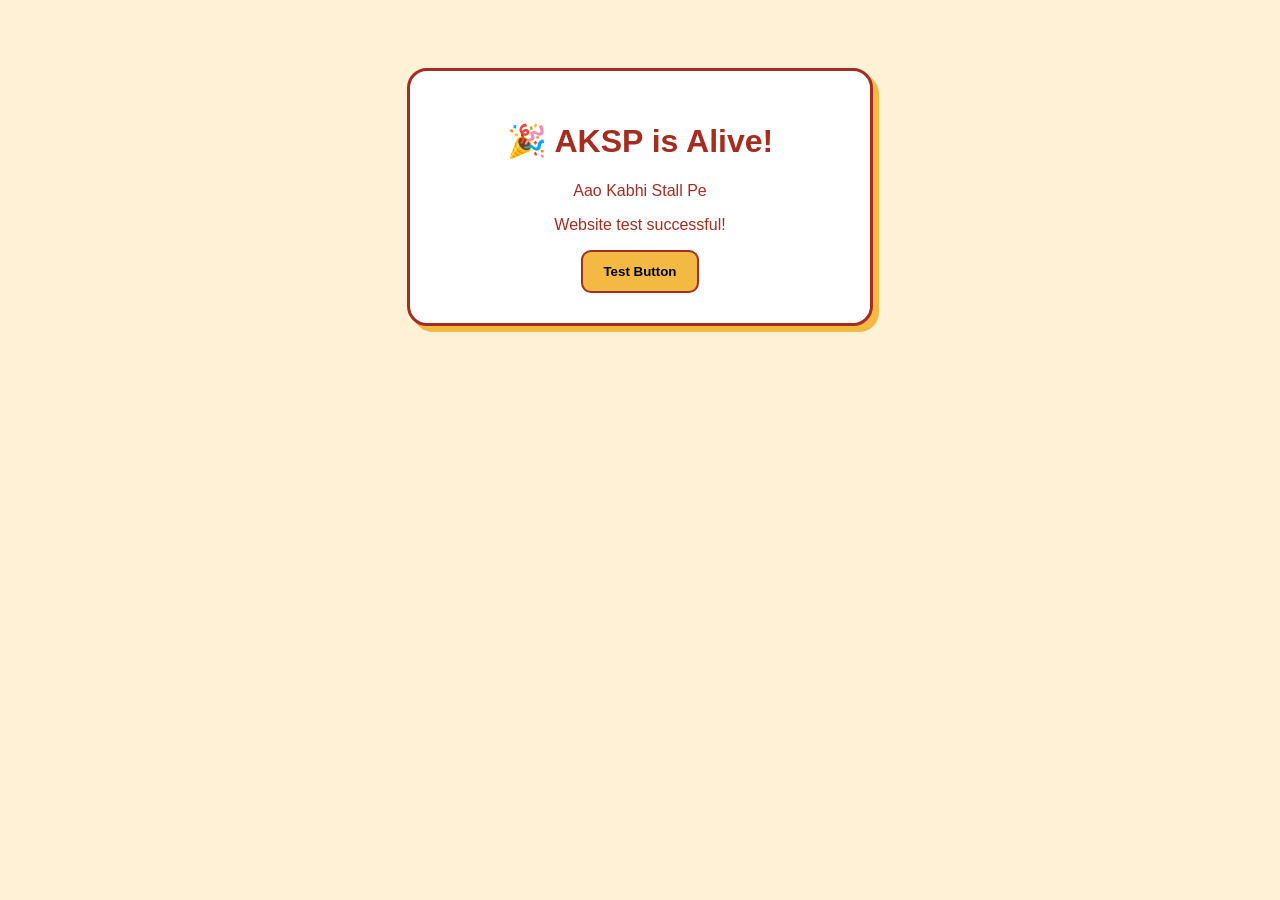
==== index.html @ 8afe71b8 "Create index.html with basic layout and styles Initial HTML structure with styling and content." ====
<!DOCTYPE html>
<html lang="en">
<head>
  <meta charset="UTF-8">
  <meta name="viewport" content="width=device-width, initial-scale=1.0">
  <title>AKSP Test</title>
  <style>
    body {
      background: #fff1d6;
      color: #a52d20;
      font-family: Arial, sans-serif;
      text-align: center;
      padding: 60px 20px;
    }
    .card {
      background: white;
      border: 3px solid #a52d20;
      border-radius: 20px;
      padding: 30px;
      max-width: 400px;
      margin: auto;
      box-shadow: 6px 6px 0 #f4b942;
    }
    button {
      background: #f4b942;
      border: 2px solid #a52d20;
      border-radius: 10px;
      padding: 12px 20px;
      font-weight: bold;
      cursor: pointer;
    }
  </style>
</head>
<body>
  <div class="card">
    <h1>🎉 AKSP is Alive!</h1>
    <p>Aao Kabhi Stall Pe</p>
    <p>Website test successful!</p>
    <button onclick="alert('It works, bro!')">
      Test Button
    </button>
  </div>
</body>
</html>
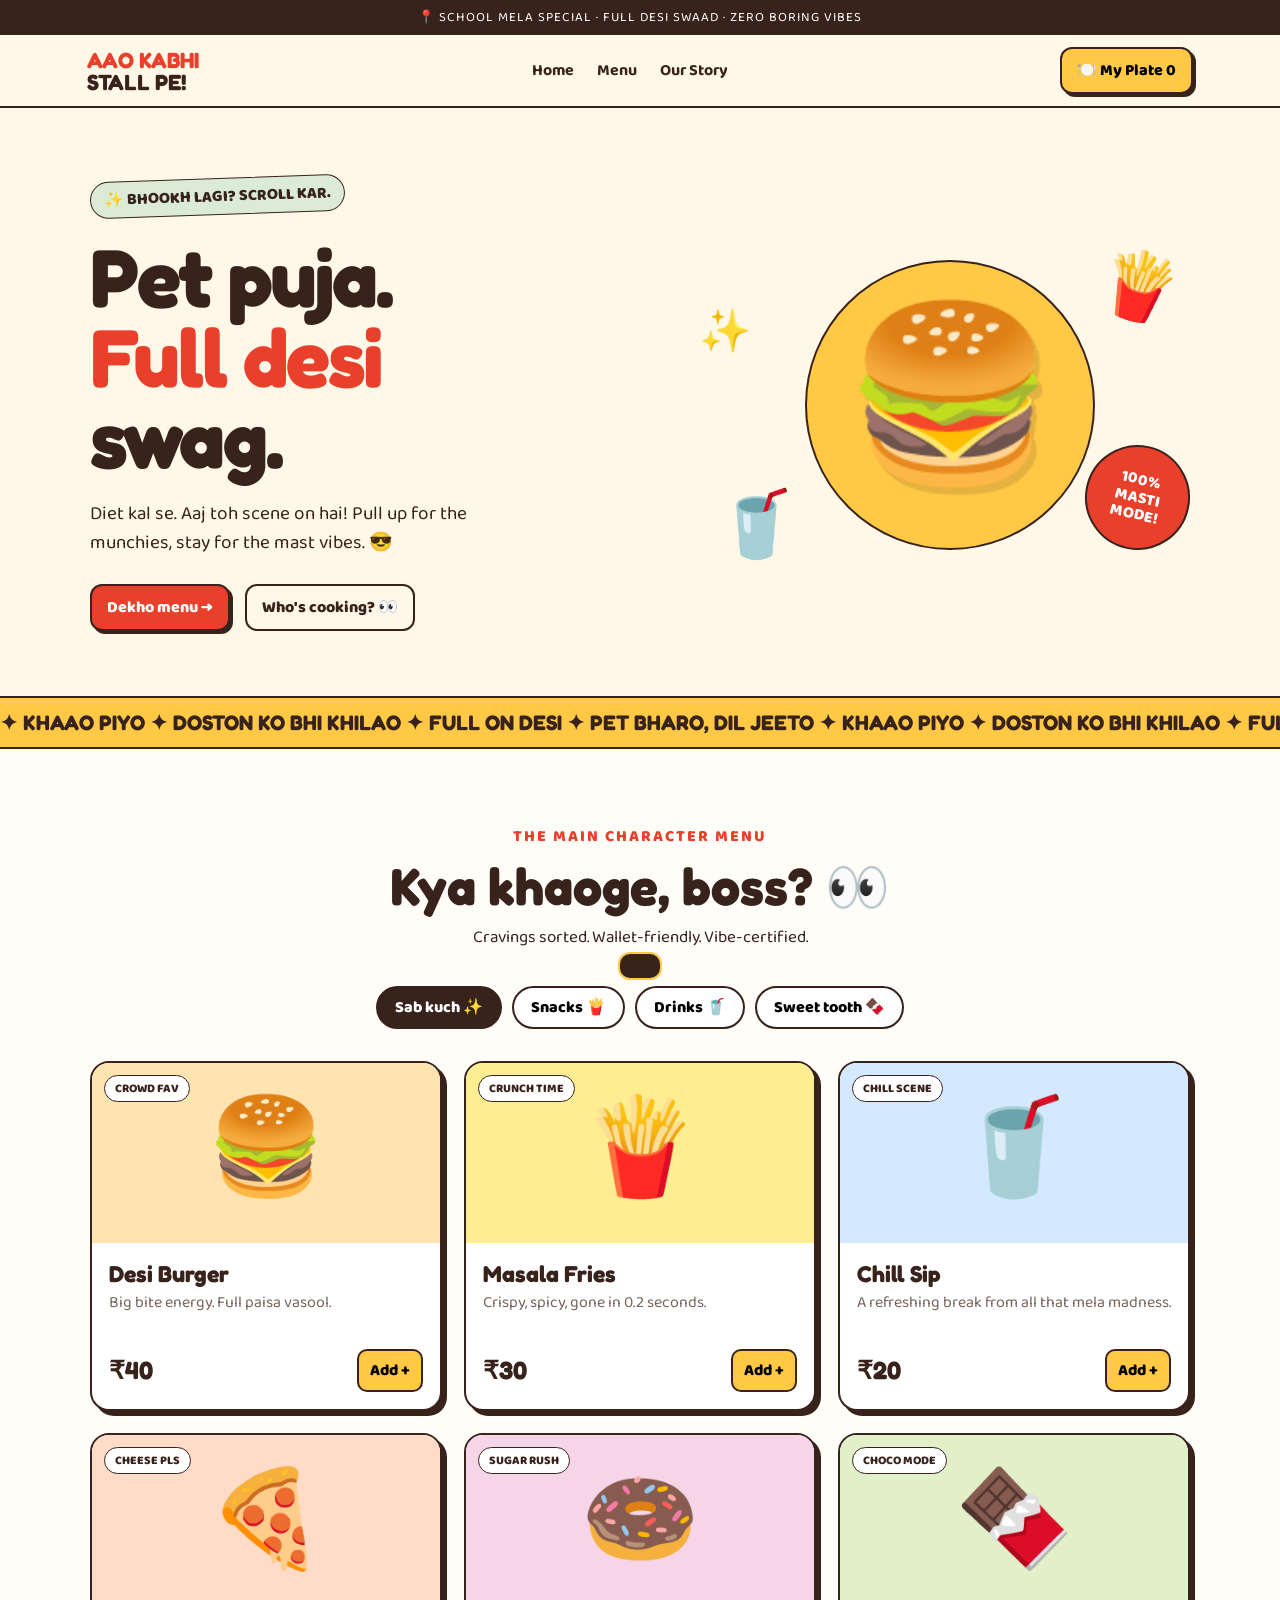
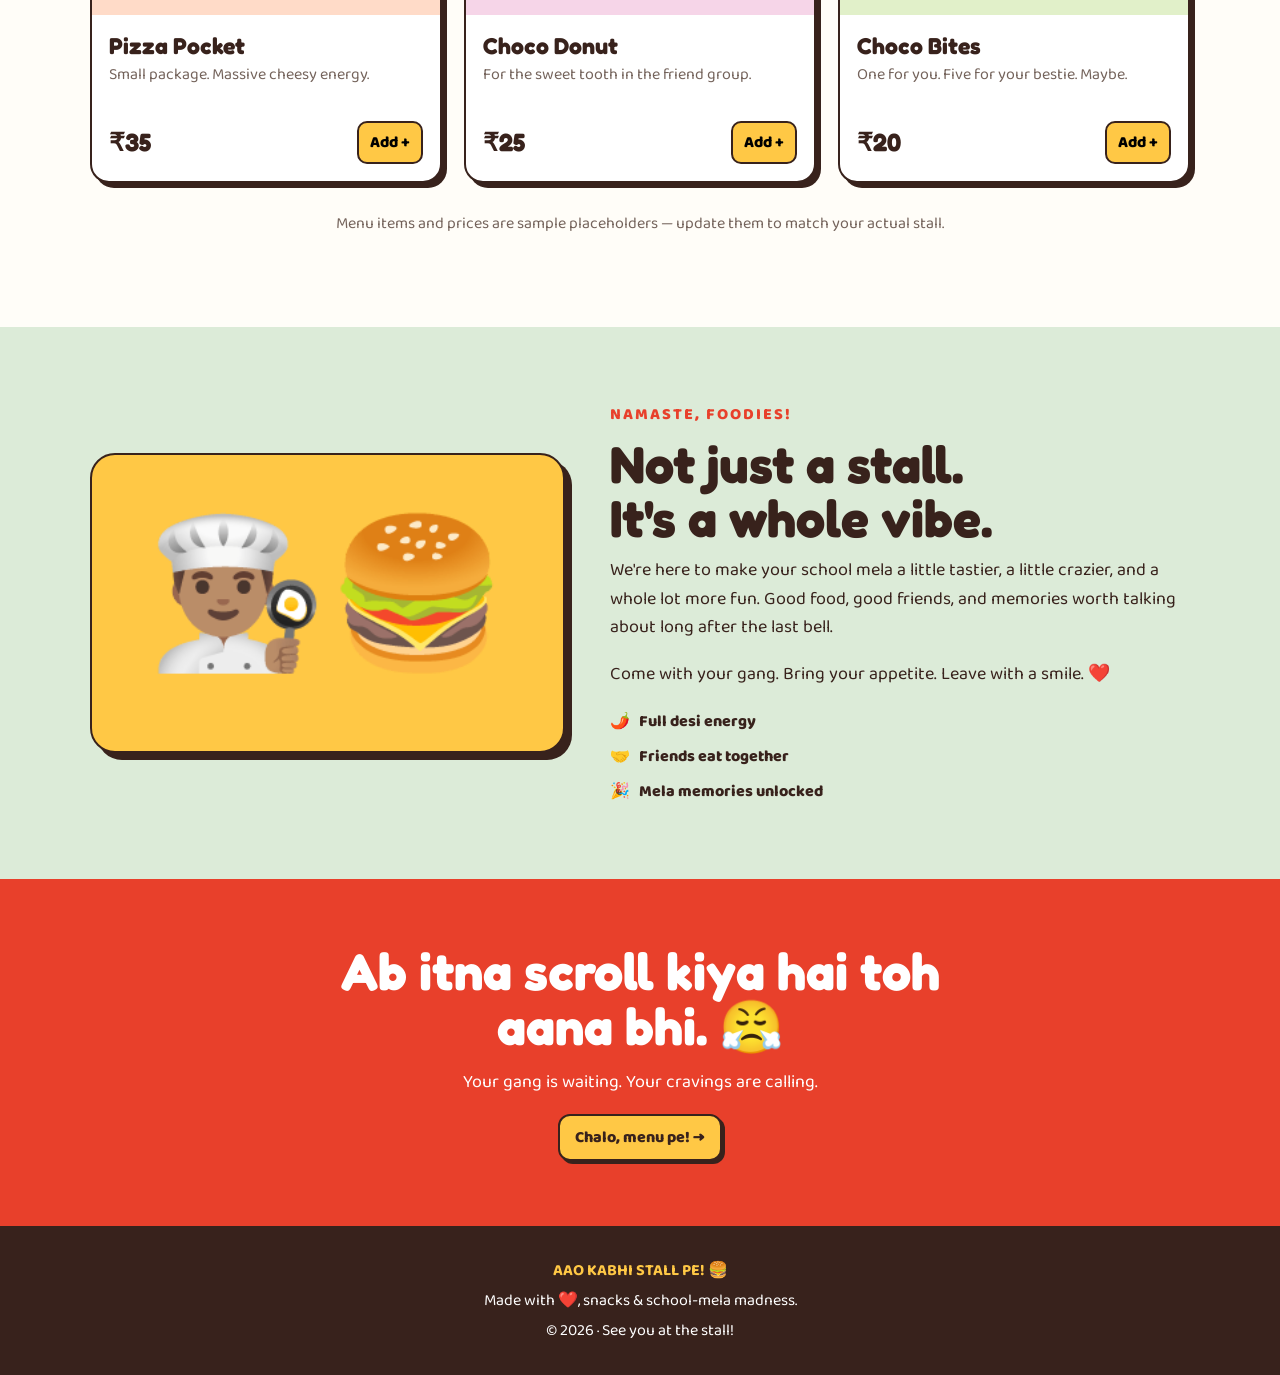
==== commit 45fb1718: "Update index.html" ====
--- a/index.html
+++ b/index.html
@@ -2,45 +2,536 @@
 <!DOCTYPE html>
 <html lang="en">
 <head>
-  <meta charset="UTF-8">
-  <meta name="viewport" content="width=device-width, initial-scale=1.0">
-  <title>AKSP Test</title>
-  <style>
-    body {
-      background: #fff1d6;
-      color: #a52d20;
-      font-family: Arial, sans-serif;
-      text-align: center;
-      padding: 60px 20px;
-    }
-    .card {
-      background: white;
-      border: 3px solid #a52d20;
-      border-radius: 20px;
-      padding: 30px;
-      max-width: 400px;
-      margin: auto;
-      box-shadow: 6px 6px 0 #f4b942;
-    }
-    button {
-      background: #f4b942;
-      border: 2px solid #a52d20;
-      border-radius: 10px;
-      padding: 12px 20px;
-      font-weight: bold;
-      cursor: pointer;
-    }
-  </style>
+<meta charset="UTF-8">
+<meta name="viewport" content="width=device-width, initial-scale=1.0">
+<title>Aao Kabhi Stall Pe 🍔</title>
+<style>
+@import url('https://fonts.googleapis.com/css2?family=Baloo+2:wght@400;500;600;700;800&family=Fredoka:wght@400;500;600;700&display=swap');
+
+:root {
+  --red: #e8402b;
+  --dark: #38221c;
+  --yellow: #ffc845;
+  --cream: #fff7e8;
+  --green: #37875b;
+  --white: #fffdf8;
+}
+* { box-sizing: border-box; }
+html { scroll-behavior: smooth; scroll-padding-top: 85px; }
+body {
+  margin: 0;
+  background: var(--cream);
+  color: var(--dark);
+  font-family: 'Baloo 2', sans-serif;
+  overflow-x: hidden;
+}
+button, a { font: inherit; }
+a { color: inherit; text-decoration: none; }
+button { cursor: pointer; }
+.top-note {
+  background: var(--dark);
+  color: white;
+  text-align: center;
+  padding: 7px;
+  font-size: 13px;
+  letter-spacing: 1px;
+}
+header {
+  position: sticky;
+  top: 0;
+  z-index: 20;
+  background: var(--cream);
+  border-bottom: 2px solid var(--dark);
+}
+.nav {
+  max-width: 1150px;
+  margin: auto;
+  padding: 12px 22px;
+  display: flex;
+  align-items: center;
+  justify-content: space-between;
+  gap: 15px;
+}
+.logo {
+  font-family: 'Fredoka', sans-serif;
+  font-size: 22px;
+  font-weight: 700;
+  line-height: 1;
+  color: var(--red);
+}
+.logo span { color: var(--dark); }
+.links { display: flex; gap: 23px; align-items: center; }
+.links a { font-weight: 700; }
+.links a:hover { color: var(--red); }
+.plate-button, .primary {
+  background: var(--yellow);
+  border: 2px solid var(--dark);
+  border-radius: 12px;
+  padding: 9px 15px;
+  font-weight: 800;
+  box-shadow: 3px 3px 0 var(--dark);
+  transition: transform .15s, box-shadow .15s;
+}
+.plate-button:hover, .primary:hover {
+  transform: translate(2px,2px);
+  box-shadow: 1px 1px 0 var(--dark);
+}
+.plate-button { white-space: nowrap; }
+.hero {
+  max-width: 1150px;
+  min-height: 550px;
+  margin: auto;
+  padding: 70px 25px 65px;
+  display: grid;
+  grid-template-columns: 1.1fr .9fr;
+  align-items: center;
+  gap: 35px;
+}
+.eyebrow {
+  display: inline-block;
+  background: #dcebd8;
+  border: 1.5px solid var(--dark);
+  border-radius: 99px;
+  padding: 5px 13px;
+  font-weight: 800;
+  transform: rotate(-2deg);
+}
+h1, h2, h3, p { margin-top: 0; }
+h1 {
+  font-family: 'Fredoka', sans-serif;
+  font-size: clamp(48px, 6.5vw, 82px);
+  line-height: .98;
+  letter-spacing: -2px;
+  margin: 22px 0;
+}
+h1 .red { color: var(--red); }
+.hero-copy > p {
+  font-size: 19px;
+  max-width: 460px;
+  line-height: 1.5;
+}
+.hero-actions { display: flex; flex-wrap: wrap; gap: 15px; margin-top: 27px; }
+.primary { background: var(--red); color: white; display: inline-block; }
+.secondary {
+  display: inline-block;
+  padding: 9px 15px;
+  border: 2px solid var(--dark);
+  border-radius: 12px;
+  font-weight: 800;
+}
+.art {
+  position: relative;
+  min-height: 370px;
+  display: grid;
+  place-items: center;
+}
+.sun {
+  position: absolute;
+  width: 290px; height: 290px;
+  border-radius: 50%;
+  background: var(--yellow);
+  border: 2px solid var(--dark);
+}
+.food {
+  position: relative;
+  font-size: clamp(100px, 15vw, 170px);
+  filter: drop-shadow(5px 7px 0 rgba(56,34,28,.13));
+  animation: float 3s ease-in-out infinite;
+  z-index: 2;
+}
+.food-small {
+  position: absolute;
+  font-size: 65px;
+  animation: float 3.5s ease-in-out infinite;
+}
+.food-small.one { top: 18px; right: 12px; transform: rotate(15deg); }
+.food-small.two { bottom: 10px; left: 5px; animation-delay: .8s; }
+.food-small.three { top: 80px; left: -12px; font-size: 42px; animation-delay: 1.1s; }
+.sticker {
+  position: absolute;
+  right: 0; bottom: 40px;
+  z-index: 3;
+  background: var(--red);
+  color: white;
+  border: 2px solid var(--dark);
+  border-radius: 50%;
+  width: 105px; height: 105px;
+  display: grid; place-items: center;
+  text-align: center;
+  line-height: 1.1;
+  font-weight: 800;
+  transform: rotate(12deg);
+}
+@keyframes float {
+  0%,100% { transform: translateY(0) rotate(-3deg); }
+  50% { transform: translateY(-13px) rotate(3deg); }
+}
+.marquee {
+  overflow: hidden;
+  background: var(--yellow);
+  border-top: 2px solid var(--dark);
+  border-bottom: 2px solid var(--dark);
+  white-space: nowrap;
+  padding: 12px 0;
+  font-family: 'Fredoka', sans-serif;
+  font-size: 21px;
+  font-weight: 700;
+}
+.marquee div { display: inline-block; animation: slide 24s linear infinite; }
+@keyframes slide { to { transform: translateX(-50%); } }
+section { padding: 75px 22px; }
+.section-inner { max-width: 1100px; margin: auto; }
+.section-head { text-align: center; margin-bottom: 35px; }
+.kicker {
+  color: var(--red);
+  font-weight: 800;
+  text-transform: uppercase;
+  letter-spacing: 2px;
+}
+h2 {
+  font-family: 'Fredoka', sans-serif;
+  font-size: clamp(35px, 5vw, 52px);
+  line-height: 1.05;
+  margin: 10px 0;
+}
+.section-head p { font-size: 17px; }
+.menu-section { background: #fffdf8; }
+.filters {
+  display: flex;
+  justify-content: center;
+  flex-wrap: wrap;
+  gap: 10px;
+  margin: 25px 0 32px;
+}
+.filter {
+  background: white;
+  border: 2px solid var(--dark);
+  border-radius: 99px;
+  padding: 7px 17px;
+  font-weight: 800;
+}
+.filter.active, .filter:hover { background: var(--dark); color: white; }
+.menu-grid {
+  display: grid;
+  grid-template-columns: repeat(3, 1fr);
+  gap: 22px;
+}
+.menu-card {
+  border: 2px solid var(--dark);
+  border-radius: 19px;
+  overflow: hidden;
+  background: white;
+  box-shadow: 5px 5px 0 var(--dark);
+  transition: transform .2s;
+}
+.menu-card:hover { transform: translateY(-6px) rotate(-.5deg); }
+.food-picture {
+  height: 180px;
+  display: grid;
+  place-items: center;
+  font-size: 95px;
+  position: relative;
+}
+.food-picture span { animation: float 4s ease-in-out infinite; }
+.food-picture .tag {
+  position: absolute;
+  top: 12px; left: 12px;
+  background: white;
+  border: 1.5px solid var(--dark);
+  border-radius: 99px;
+  padding: 3px 10px;
+  font-size: 12px;
+  font-weight: 800;
+  animation: none;
+}
+.card-body { padding: 17px; }
+.card-body h3 { font: 700 23px 'Fredoka', sans-serif; margin-bottom: 5px; }
+.card-body p { color: #74635b; line-height: 1.4; min-height: 42px; margin-bottom: 15px; }
+.card-bottom { display: flex; align-items: center; justify-content: space-between; gap: 8px; }
+.price { font: 700 25px 'Fredoka', sans-serif; }
+.add {
+  background: var(--yellow);
+  border: 2px solid var(--dark);
+  border-radius: 10px;
+  padding: 7px 11px;
+  font-weight: 800;
+}
+.add:hover { background: #ffda72; }
+.empty { text-align: center; padding: 20px; }
+.about-section { background: #dcebd8; }
+.about-grid {
+  display: grid;
+  grid-template-columns: .9fr 1.1fr;
+  gap: 45px;
+  align-items: center;
+}
+.about-art {
+  background: var(--yellow);
+  border: 2px solid var(--dark);
+  border-radius: 25px;
+  min-height: 300px;
+  display: grid;
+  place-items: center;
+  font-size: 145px;
+  box-shadow: 7px 7px 0 var(--dark);
+}
+.about-copy p { font-size: 18px; line-height: 1.6; }
+.perks { display: grid; gap: 10px; margin-top: 20px; }
+.perk { font-weight: 800; }
+.final-cta {
+  text-align: center;
+  background: var(--red);
+  color: white;
+  padding: 65px 22px;
+}
+.final-cta h2 { max-width: 650px; margin: 0 auto 15px; }
+.final-cta p { font-size: 18px; }
+.final-cta .primary { background: var(--yellow); color: var(--dark); }
+footer {
+  background: var(--dark);
+  color: white;
+  text-align: center;
+  padding: 27px 15px;
+}
+footer strong { color: var(--yellow); }
+footer p { margin: 5px 0; }
+.toast {
+  position: fixed;
+  bottom: 20px; left: 50%;
+  transform: translate(-50%, 100px);
+  background: var(--dark); color: white;
+  border: 2px solid var(--yellow);
+  border-radius: 12px;
+  padding: 12px 20px;
+  z-index: 50;
+  transition: transform .3s;
+  text-align: center;
+  width: max-content;
+  max-width: 90%;
+}
+.toast.show { transform: translate(-50%, 0); }
+@media (max-width: 760px) {
+  .nav { flex-wrap: wrap; }
+  .links { order: 3; width: 100%; justify-content: center; gap: 25px; }
+  .hero { grid-template-columns: 1fr; text-align: center; padding-top: 48px; }
+  .hero-copy > p { margin-left: auto; margin-right: auto; }
+  .hero-actions { justify-content: center; }
+  .art { min-height: 300px; }
+  .sun { width: 240px; height: 240px; }
+  .menu-grid { grid-template-columns: repeat(2, 1fr); gap: 14px; }
+  .food-picture { height: 145px; font-size: 75px; }
+  .card-body { padding: 12px; }
+  .card-body h3 { font-size: 20px; }
+  .card-body p { font-size: 14px; min-height: 58px; }
+  .card-bottom { align-items: flex-start; flex-direction: column; }
+  .about-grid { grid-template-columns: 1fr; gap: 30px; }
+  .about-art { min-height: 220px; font-size: 110px; }
+}
+@media (max-width: 390px) {
+  .menu-grid { grid-template-columns: 1fr; }
+  .food-picture { height: 170px; }
+  .card-bottom { flex-direction: row; align-items: center; }
+  .links { gap: 15px; font-size: 14px; }
+  .logo { font-size: 19px; }
+}
+@media (prefers-reduced-motion: reduce) {
+  *, *::before, *::after { animation-duration: .01ms !important; scroll-behavior: auto !important; }
+}
+</style>
 </head>
 <body>
-  <div class="card">
-    <h1>🎉 AKSP is Alive!</h1>
-    <p>Aao Kabhi Stall Pe</p>
-    <p>Website test successful!</p>
-    <button onclick="alert('It works, bro!')">
-      Test Button
-    </button>
+
+<div class="top-note">📍 SCHOOL MELA SPECIAL · FULL DESI SWAAD · ZERO BORING VIBES</div>
+
+<header>
+  <nav class="nav">
+    <a class="logo" href="#home">AAO KABHI<br><span>STALL PE!</span></a>
+    <div class="links">
+      <a href="#home">Home</a>
+      <a href="#menu">Menu</a>
+      <a href="#about">Our Story</a>
+    </div>
+    <button class="plate-button" onclick="showPlate()">🍽️ My Plate <span id="count">0</span></button>
+  </nav>
+</header>
+
+<main>
+  <section class="hero" id="home">
+    <div class="hero-copy">
+      <span class="eyebrow">✨ BHOOKH LAGI? SCROLL KAR.</span>
+      <h1>Pet puja.<br><span class="red">Full desi</span><br>swag.</h1>
+      <p>Diet kal se. Aaj toh scene on hai! Pull up for the munchies, stay for the mast vibes. 😎</p>
+      <div class="hero-actions">
+        <a class="primary" href="#menu">Dekho menu →</a>
+        <a class="secondary" href="#about">Who's cooking? 👀</a>
+      </div>
+    </div>
+    <div class="art" aria-label="Cartoon burger with fries and a drink">
+      <div class="sun"></div>
+      <span class="food-small one">🍟</span>
+      <span class="food-small two">🥤</span>
+      <span class="food-small three">✨</span>
+      <span class="food">🍔</span>
+      <div class="sticker">100%<br>MASTI<br>MODE!</div>
+    </div>
+  </section>
+
+  <div class="marquee">
+    <div> ✦ KHAAO PIYO ✦ DOSTON KO BHI KHILAO ✦ FULL ON DESI ✦ PET BHARO, DIL JEETO ✦ KHAAO PIYO ✦ DOSTON KO BHI KHILAO ✦ FULL ON DESI ✦ PET BHARO, DIL JEETO ✦ </div>
   </div>
+
+  <section class="menu-section" id="menu">
+    <div class="section-inner">
+      <div class="section-head">
+        <span class="kicker">The main character menu</span>
+        <h2>Kya khaoge, boss? 👀</h2>
+        <p>Cravings sorted. Wallet-friendly. Vibe-certified.</p>
+      </div>
+
+      <div class="filters">
+        <button class="filter active" data-filter="all">Sab kuch ✨</button>
+        <button class="filter" data-filter="snacks">Snacks 🍟</button>
+        <button class="filter" data-filter="drinks">Drinks 🥤</button>
+        <button class="filter" data-filter="sweet">Sweet tooth 🍫</button>
+      </div>
+
+      <div class="menu-grid" id="menuGrid">
+        <article class="menu-card" data-category="snacks">
+          <div class="food-picture" style="background:#ffe3b1"><span>🍔</span><span class="tag">CROWD FAV</span></div>
+          <div class="card-body">
+            <h3>Desi Burger</h3>
+            <p>Big bite energy. Full paisa vasool.</p>
+            <div class="card-bottom"><span class="price">₹40</span><button class="add" data-item="Desi Burger">Add +</button></div>
+          </div>
+        </article>
+        <article class="menu-card" data-category="snacks">
+          <div class="food-picture" style="background:#ffed92"><span>🍟</span><span class="tag">CRUNCH TIME</span></div>
+          <div class="card-body">
+            <h3>Masala Fries</h3>
+            <p>Crispy, spicy, gone in 0.2 seconds.</p>
+            <div class="card-bottom"><span class="price">₹30</span><button class="add" data-item="Masala Fries">Add +</button></div>
+          </div>
+        </article>
+        <article class="menu-card" data-category="drinks">
+          <div class="food-picture" style="background:#d4e8ff"><span>🥤</span><span class="tag">CHILL SCENE</span></div>
+          <div class="card-body">
+            <h3>Chill Sip</h3>
+            <p>A refreshing break from all that mela madness.</p>
+            <div class="card-bottom"><span class="price">₹20</span><button class="add" data-item="Chill Sip">Add +</button></div>
+          </div>
+        </article>
+        <article class="menu-card" data-category="snacks">
+          <div class="food-picture" style="background:#ffdbc8"><span>🍕</span><span class="tag">CHEESE PLS</span></div>
+          <div class="card-body">
+            <h3>Pizza Pocket</h3>
+            <p>Small package. Massive cheesy energy.</p>
+            <div class="card-bottom"><span class="price">₹35</span><button class="add" data-item="Pizza Pocket">Add +</button></div>
+          </div>
+        </article>
+        <article class="menu-card" data-category="sweet">
+          <div class="food-picture" style="background:#f6d5e8"><span>🍩</span><span class="tag">SUGAR RUSH</span></div>
+          <div class="card-body">
+            <h3>Choco Donut</h3>
+            <p>For the sweet tooth in the friend group.</p>
+            <div class="card-bottom"><span class="price">₹25</span><button class="add" data-item="Choco Donut">Add +</button></div>
+          </div>
+        </article>
+        <article class="menu-card" data-category="sweet">
+          <div class="food-picture" style="background:#e1f0c9"><span>🍫</span><span class="tag">CHOCO MODE</span></div>
+          <div class="card-body">
+            <h3>Choco Bites</h3>
+            <p>One for you. Five for your bestie. Maybe.</p>
+            <div class="card-bottom"><span class="price">₹20</span><button class="add" data-item="Choco Bites">Add +</button></div>
+          </div>
+        </article>
+      </div>
+      <p style="text-align:center;margin-top:28px;color:#74635b">Menu items and prices are sample placeholders — update them to match your actual stall.</p>
+    </div>
+  </section>
+
+  <section class="about-section" id="about">
+    <div class="section-inner about-grid">
+      <div class="about-art">👨🏽‍🍳🍔</div>
+      <div class="about-copy">
+        <span class="kicker">Namaste, foodies!</span>
+        <h2>Not just a stall.<br>It's a whole vibe.</h2>
+        <p>We're here to make your school mela a little tastier, a little crazier, and a whole lot more fun. Good food, good friends, and memories worth talking about long after the last bell.</p>
+        <p>Come with your gang. Bring your appetite. Leave with a smile. ❤️</p>
+        <div class="perks">
+          <div class="perk">🌶️ &nbsp; Full desi energy</div>
+          <div class="perk">🤝 &nbsp; Friends eat together</div>
+          <div class="perk">🎉 &nbsp; Mela memories unlocked</div>
+        </div>
+      </div>
+    </div>
+  </section>
+
+  <section class="final-cta">
+    <h2>Ab itna scroll kiya hai toh aana bhi. 😤</h2>
+    <p>Your gang is waiting. Your cravings are calling.</p>
+    <a href="#menu" class="primary">Chalo, menu pe! →</a>
+  </section>
+</main>
+
+<footer>
+  <p><strong>AAO KABHI STALL PE!</strong> 🍔</p>
+  <p>Made with ❤️, snacks & school-mela madness.</p>
+  <p>© <span id="year"></span> · See you at the stall!</p>
+</footer>
+
+<div class="toast" id="toast" role="status" aria-live="polite"></div>
+
+<script>
+let plate = [];
+let toastTimer;
+
+document.getElementById('year').textContent = new Date().getFullYear();
+
+function notify(message) {
+  const toast = document.getElementById('toast');
+  toast.textContent = message;
+  toast.classList.add('show');
+  clearTimeout(toastTimer);
+  toastTimer = setTimeout(() => toast.classList.remove('show'), 2400);
+}
+
+document.querySelectorAll('.add').forEach(button => {
+  button.addEventListener('click', () => {
+    plate.push(button.dataset.item);
+    document.getElementById('count').textContent = plate.length;
+    notify('Added ' + button.dataset.item + '! Plate total: ' + plate.length + ' 🍽️');
+  });
+});
+
+document.querySelectorAll('.filter').forEach(button => {
+  button.addEventListener('click', () => {
+    document.querySelectorAll('.filter').forEach(b => b.classList.remove('active'));
+    button.classList.add('active');
+
+    const category = button.dataset.filter;
+    document.querySelectorAll('.menu-card').forEach(card => {
+      card.hidden = category !== 'all' && card.dataset.category !== category;
+    });
+  });
+});
+
+function showPlate() {
+  if (plate.length === 0) {
+    notify('Your plate is empty, boss! Add something from the menu. 😋');
+    return;
+  }
+
+  const summary = plate.reduce((result, item) => {
+    result[item] = (result[item] || 0) + 1;
+    return result;
+  }, {});
+
+  const details = Object.entries(summary)
+    .map(([item, quantity]) => item + ' × ' + quantity)
+    .join(', ');
+
+  notify('Your plate: ' + details);
+}
+</script>
 </body>
 </html>
-
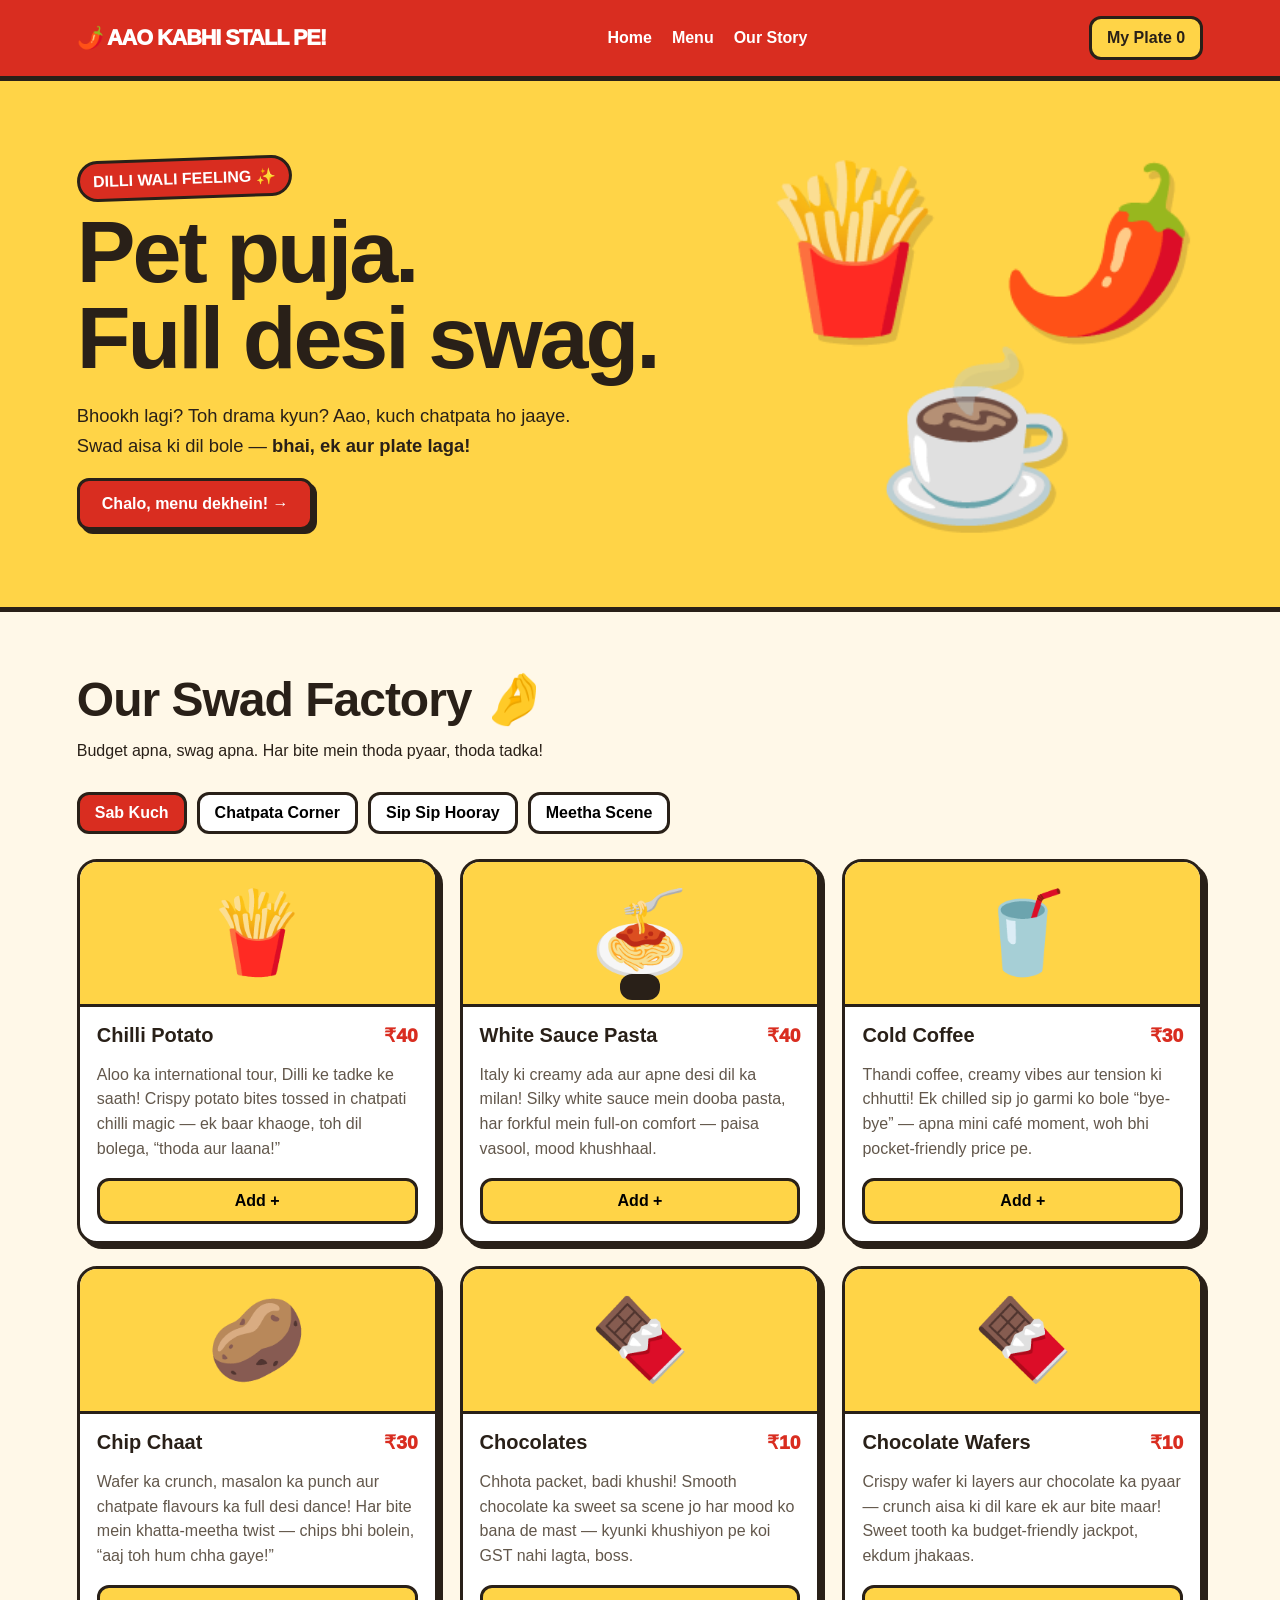
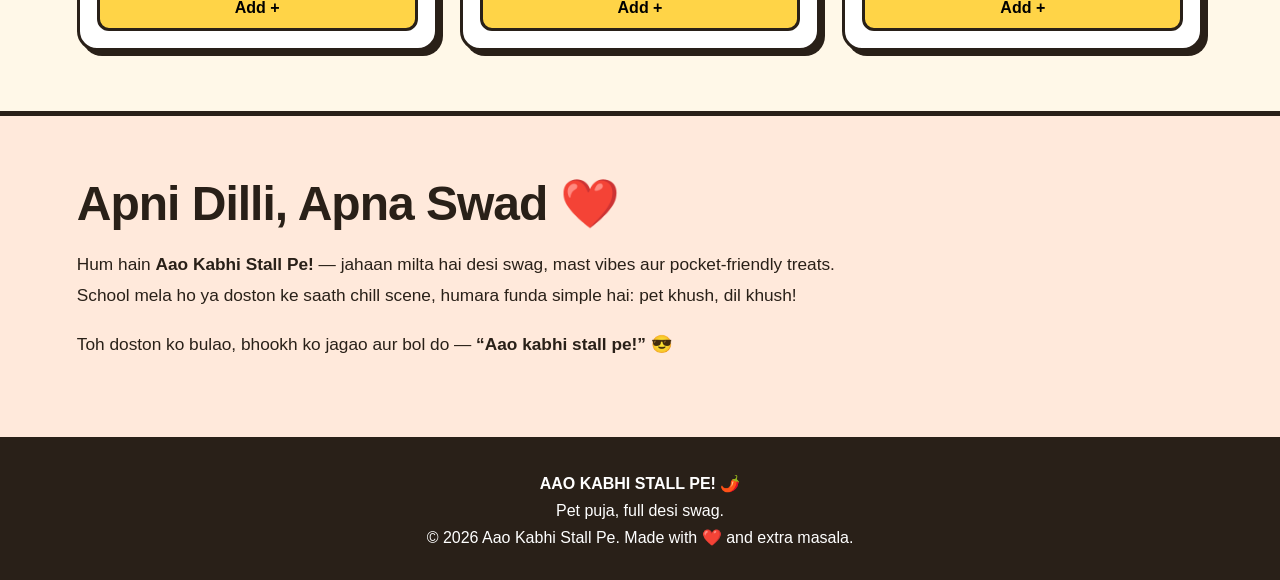
==== commit 380dec97: "Update index.html" ====
--- a/index.html
+++ b/index.html
@@ -2,536 +2,521 @@
 <!DOCTYPE html>
 <html lang="en">
 <head>
-<meta charset="UTF-8">
-<meta name="viewport" content="width=device-width, initial-scale=1.0">
-<title>Aao Kabhi Stall Pe 🍔</title>
-<style>
-@import url('https://fonts.googleapis.com/css2?family=Baloo+2:wght@400;500;600;700;800&family=Fredoka:wght@400;500;600;700&display=swap');
-
-:root {
-  --red: #e8402b;
-  --dark: #38221c;
-  --yellow: #ffc845;
-  --cream: #fff7e8;
-  --green: #37875b;
-  --white: #fffdf8;
-}
-* { box-sizing: border-box; }
-html { scroll-behavior: smooth; scroll-padding-top: 85px; }
-body {
-  margin: 0;
-  background: var(--cream);
-  color: var(--dark);
-  font-family: 'Baloo 2', sans-serif;
-  overflow-x: hidden;
-}
-button, a { font: inherit; }
-a { color: inherit; text-decoration: none; }
-button { cursor: pointer; }
-.top-note {
-  background: var(--dark);
-  color: white;
-  text-align: center;
-  padding: 7px;
-  font-size: 13px;
-  letter-spacing: 1px;
-}
-header {
-  position: sticky;
-  top: 0;
-  z-index: 20;
-  background: var(--cream);
-  border-bottom: 2px solid var(--dark);
-}
-.nav {
-  max-width: 1150px;
-  margin: auto;
-  padding: 12px 22px;
-  display: flex;
-  align-items: center;
-  justify-content: space-between;
-  gap: 15px;
-}
-.logo {
-  font-family: 'Fredoka', sans-serif;
-  font-size: 22px;
-  font-weight: 700;
-  line-height: 1;
-  color: var(--red);
-}
-.logo span { color: var(--dark); }
-.links { display: flex; gap: 23px; align-items: center; }
-.links a { font-weight: 700; }
-.links a:hover { color: var(--red); }
-.plate-button, .primary {
-  background: var(--yellow);
-  border: 2px solid var(--dark);
-  border-radius: 12px;
-  padding: 9px 15px;
-  font-weight: 800;
-  box-shadow: 3px 3px 0 var(--dark);
-  transition: transform .15s, box-shadow .15s;
-}
-.plate-button:hover, .primary:hover {
-  transform: translate(2px,2px);
-  box-shadow: 1px 1px 0 var(--dark);
-}
-.plate-button { white-space: nowrap; }
-.hero {
-  max-width: 1150px;
-  min-height: 550px;
-  margin: auto;
-  padding: 70px 25px 65px;
-  display: grid;
-  grid-template-columns: 1.1fr .9fr;
-  align-items: center;
-  gap: 35px;
-}
-.eyebrow {
-  display: inline-block;
-  background: #dcebd8;
-  border: 1.5px solid var(--dark);
-  border-radius: 99px;
-  padding: 5px 13px;
-  font-weight: 800;
-  transform: rotate(-2deg);
-}
-h1, h2, h3, p { margin-top: 0; }
-h1 {
-  font-family: 'Fredoka', sans-serif;
-  font-size: clamp(48px, 6.5vw, 82px);
-  line-height: .98;
-  letter-spacing: -2px;
-  margin: 22px 0;
-}
-h1 .red { color: var(--red); }
-.hero-copy > p {
-  font-size: 19px;
-  max-width: 460px;
-  line-height: 1.5;
-}
-.hero-actions { display: flex; flex-wrap: wrap; gap: 15px; margin-top: 27px; }
-.primary { background: var(--red); color: white; display: inline-block; }
-.secondary {
-  display: inline-block;
-  padding: 9px 15px;
-  border: 2px solid var(--dark);
-  border-radius: 12px;
-  font-weight: 800;
-}
-.art {
-  position: relative;
-  min-height: 370px;
-  display: grid;
-  place-items: center;
-}
-.sun {
-  position: absolute;
-  width: 290px; height: 290px;
-  border-radius: 50%;
-  background: var(--yellow);
-  border: 2px solid var(--dark);
-}
-.food {
-  position: relative;
-  font-size: clamp(100px, 15vw, 170px);
-  filter: drop-shadow(5px 7px 0 rgba(56,34,28,.13));
-  animation: float 3s ease-in-out infinite;
-  z-index: 2;
-}
-.food-small {
-  position: absolute;
-  font-size: 65px;
-  animation: float 3.5s ease-in-out infinite;
-}
-.food-small.one { top: 18px; right: 12px; transform: rotate(15deg); }
-.food-small.two { bottom: 10px; left: 5px; animation-delay: .8s; }
-.food-small.three { top: 80px; left: -12px; font-size: 42px; animation-delay: 1.1s; }
-.sticker {
-  position: absolute;
-  right: 0; bottom: 40px;
-  z-index: 3;
-  background: var(--red);
-  color: white;
-  border: 2px solid var(--dark);
-  border-radius: 50%;
-  width: 105px; height: 105px;
-  display: grid; place-items: center;
-  text-align: center;
-  line-height: 1.1;
-  font-weight: 800;
-  transform: rotate(12deg);
-}
-@keyframes float {
-  0%,100% { transform: translateY(0) rotate(-3deg); }
-  50% { transform: translateY(-13px) rotate(3deg); }
-}
-.marquee {
-  overflow: hidden;
-  background: var(--yellow);
-  border-top: 2px solid var(--dark);
-  border-bottom: 2px solid var(--dark);
-  white-space: nowrap;
-  padding: 12px 0;
-  font-family: 'Fredoka', sans-serif;
-  font-size: 21px;
-  font-weight: 700;
-}
-.marquee div { display: inline-block; animation: slide 24s linear infinite; }
-@keyframes slide { to { transform: translateX(-50%); } }
-section { padding: 75px 22px; }
-.section-inner { max-width: 1100px; margin: auto; }
-.section-head { text-align: center; margin-bottom: 35px; }
-.kicker {
-  color: var(--red);
-  font-weight: 800;
-  text-transform: uppercase;
-  letter-spacing: 2px;
-}
-h2 {
-  font-family: 'Fredoka', sans-serif;
-  font-size: clamp(35px, 5vw, 52px);
-  line-height: 1.05;
-  margin: 10px 0;
-}
-.section-head p { font-size: 17px; }
-.menu-section { background: #fffdf8; }
-.filters {
-  display: flex;
-  justify-content: center;
-  flex-wrap: wrap;
-  gap: 10px;
-  margin: 25px 0 32px;
-}
-.filter {
-  background: white;
-  border: 2px solid var(--dark);
-  border-radius: 99px;
-  padding: 7px 17px;
-  font-weight: 800;
-}
-.filter.active, .filter:hover { background: var(--dark); color: white; }
-.menu-grid {
-  display: grid;
-  grid-template-columns: repeat(3, 1fr);
-  gap: 22px;
-}
-.menu-card {
-  border: 2px solid var(--dark);
-  border-radius: 19px;
-  overflow: hidden;
-  background: white;
-  box-shadow: 5px 5px 0 var(--dark);
-  transition: transform .2s;
-}
-.menu-card:hover { transform: translateY(-6px) rotate(-.5deg); }
-.food-picture {
-  height: 180px;
-  display: grid;
-  place-items: center;
-  font-size: 95px;
-  position: relative;
-}
-.food-picture span { animation: float 4s ease-in-out infinite; }
-.food-picture .tag {
-  position: absolute;
-  top: 12px; left: 12px;
-  background: white;
-  border: 1.5px solid var(--dark);
-  border-radius: 99px;
-  padding: 3px 10px;
-  font-size: 12px;
-  font-weight: 800;
-  animation: none;
-}
-.card-body { padding: 17px; }
-.card-body h3 { font: 700 23px 'Fredoka', sans-serif; margin-bottom: 5px; }
-.card-body p { color: #74635b; line-height: 1.4; min-height: 42px; margin-bottom: 15px; }
-.card-bottom { display: flex; align-items: center; justify-content: space-between; gap: 8px; }
-.price { font: 700 25px 'Fredoka', sans-serif; }
-.add {
-  background: var(--yellow);
-  border: 2px solid var(--dark);
-  border-radius: 10px;
-  padding: 7px 11px;
-  font-weight: 800;
-}
-.add:hover { background: #ffda72; }
-.empty { text-align: center; padding: 20px; }
-.about-section { background: #dcebd8; }
-.about-grid {
-  display: grid;
-  grid-template-columns: .9fr 1.1fr;
-  gap: 45px;
-  align-items: center;
-}
-.about-art {
-  background: var(--yellow);
-  border: 2px solid var(--dark);
-  border-radius: 25px;
-  min-height: 300px;
-  display: grid;
-  place-items: center;
-  font-size: 145px;
-  box-shadow: 7px 7px 0 var(--dark);
-}
-.about-copy p { font-size: 18px; line-height: 1.6; }
-.perks { display: grid; gap: 10px; margin-top: 20px; }
-.perk { font-weight: 800; }
-.final-cta {
-  text-align: center;
-  background: var(--red);
-  color: white;
-  padding: 65px 22px;
-}
-.final-cta h2 { max-width: 650px; margin: 0 auto 15px; }
-.final-cta p { font-size: 18px; }
-.final-cta .primary { background: var(--yellow); color: var(--dark); }
-footer {
-  background: var(--dark);
-  color: white;
-  text-align: center;
-  padding: 27px 15px;
-}
-footer strong { color: var(--yellow); }
-footer p { margin: 5px 0; }
-.toast {
-  position: fixed;
-  bottom: 20px; left: 50%;
-  transform: translate(-50%, 100px);
-  background: var(--dark); color: white;
-  border: 2px solid var(--yellow);
-  border-radius: 12px;
-  padding: 12px 20px;
-  z-index: 50;
-  transition: transform .3s;
-  text-align: center;
-  width: max-content;
-  max-width: 90%;
-}
-.toast.show { transform: translate(-50%, 0); }
-@media (max-width: 760px) {
-  .nav { flex-wrap: wrap; }
-  .links { order: 3; width: 100%; justify-content: center; gap: 25px; }
-  .hero { grid-template-columns: 1fr; text-align: center; padding-top: 48px; }
-  .hero-copy > p { margin-left: auto; margin-right: auto; }
-  .hero-actions { justify-content: center; }
-  .art { min-height: 300px; }
-  .sun { width: 240px; height: 240px; }
-  .menu-grid { grid-template-columns: repeat(2, 1fr); gap: 14px; }
-  .food-picture { height: 145px; font-size: 75px; }
-  .card-body { padding: 12px; }
-  .card-body h3 { font-size: 20px; }
-  .card-body p { font-size: 14px; min-height: 58px; }
-  .card-bottom { align-items: flex-start; flex-direction: column; }
-  .about-grid { grid-template-columns: 1fr; gap: 30px; }
-  .about-art { min-height: 220px; font-size: 110px; }
-}
-@media (max-width: 390px) {
-  .menu-grid { grid-template-columns: 1fr; }
-  .food-picture { height: 170px; }
-  .card-bottom { flex-direction: row; align-items: center; }
-  .links { gap: 15px; font-size: 14px; }
-  .logo { font-size: 19px; }
-}
-@media (prefers-reduced-motion: reduce) {
-  *, *::before, *::after { animation-duration: .01ms !important; scroll-behavior: auto !important; }
-}
-</style>
+  <meta charset="UTF-8">
+  <meta name="viewport" content="width=device-width, initial-scale=1.0">
+  <title>Aao Kabhi Stall Pe!</title>
+  <style>
+    :root {
+      --red: #d92d20;
+      --yellow: #ffd447;
+      --cream: #fff8e8;
+      --dark: #292018;
+      --white: #ffffff;
+    }
+
+    * { box-sizing: border-box; }
+
+    html { scroll-behavior: smooth; }
+
+    body {
+      margin: 0;
+      font-family: "Trebuchet MS", Arial, sans-serif;
+      background: var(--cream);
+      color: var(--dark);
+    }
+
+    header {
+      background: var(--red);
+      color: white;
+      padding: 16px 6%;
+      display: flex;
+      align-items: center;
+      justify-content: space-between;
+      gap: 16px;
+      flex-wrap: wrap;
+      border-bottom: 5px solid var(--dark);
+      position: sticky;
+      top: 0;
+      z-index: 10;
+    }
+
+    .logo {
+      font-size: 1.35rem;
+      font-weight: 1000;
+      letter-spacing: -1px;
+    }
+
+    nav {
+      display: flex;
+      gap: 20px;
+      flex-wrap: wrap;
+    }
+
+    nav a {
+      color: white;
+      text-decoration: none;
+      font-weight: 800;
+    }
+
+    nav a:hover { color: var(--yellow); }
+
+    button {
+      font: inherit;
+      cursor: pointer;
+      border: 3px solid var(--dark);
+      border-radius: 12px;
+      font-weight: 900;
+      transition: transform .2s;
+    }
+
+    button:hover { transform: translateY(-3px); }
+
+    .cart-button {
+      padding: 10px 15px;
+      background: var(--yellow);
+      color: var(--dark);
+    }
+
+    .hero {
+      padding: 75px 6%;
+      background: var(--yellow);
+      border-bottom: 5px solid var(--dark);
+      display: grid;
+      grid-template-columns: 1.4fr 1fr;
+      gap: 30px;
+      align-items: center;
+    }
+
+    .hero h1 {
+      font-size: clamp(2.7rem, 7vw, 5.5rem);
+      line-height: .98;
+      margin: 10px 0 20px;
+      letter-spacing: -3px;
+    }
+
+    .hero p {
+      font-size: 1.15rem;
+      line-height: 1.6;
+      max-width: 540px;
+    }
+
+    .tag {
+      display: inline-block;
+      background: var(--red);
+      color: white;
+      padding: 8px 13px;
+      border: 3px solid var(--dark);
+      border-radius: 50px;
+      font-weight: 900;
+      transform: rotate(-2deg);
+    }
+
+    .hero-art {
+      font-size: clamp(5rem, 14vw, 10rem);
+      text-align: center;
+      animation: bob 3s ease-in-out infinite;
+      filter: drop-shadow(5px 7px 0 rgba(41,32,24,.15));
+    }
+
+    .primary-button {
+      display: inline-block;
+      background: var(--red);
+      color: white;
+      padding: 14px 22px;
+      text-decoration: none;
+      border: 3px solid var(--dark);
+      border-radius: 12px;
+      font-weight: 900;
+      box-shadow: 4px 4px 0 var(--dark);
+      transition: transform .2s;
+    }
+
+    .primary-button:hover {
+      transform: translate(2px, 2px);
+      box-shadow: 2px 2px 0 var(--dark);
+    }
+
+    section { padding: 60px 6%; }
+
+    .section-heading {
+      font-size: clamp(2rem, 5vw, 3rem);
+      margin: 0 0 10px;
+      letter-spacing: -1px;
+    }
+
+    .section-intro {
+      margin: 0 0 28px;
+      line-height: 1.6;
+    }
+
+    .filters {
+      display: flex;
+      gap: 10px;
+      flex-wrap: wrap;
+      margin: 25px 0;
+    }
+
+    .filter-button {
+      padding: 9px 15px;
+      background: white;
+    }
+
+    .filter-button.active {
+      background: var(--red);
+      color: white;
+    }
+
+    .menu-grid {
+      display: grid;
+      grid-template-columns: repeat(3, minmax(0, 1fr));
+      gap: 22px;
+    }
+
+    .food-card {
+      background: white;
+      border: 3px solid var(--dark);
+      border-radius: 20px;
+      overflow: hidden;
+      box-shadow: 5px 5px 0 var(--dark);
+      transition: transform .2s;
+      animation: appear .5s ease both;
+    }
+
+    .food-card:hover { transform: translateY(-6px) rotate(-.5deg); }
+
+    .food-art {
+      min-height: 145px;
+      display: grid;
+      place-items: center;
+      background: var(--yellow);
+      font-size: 5rem;
+      border-bottom: 3px solid var(--dark);
+    }
+
+    .food-info { padding: 17px; }
+
+    .food-top {
+      display: flex;
+      justify-content: space-between;
+      align-items: flex-start;
+      gap: 10px;
+    }
+
+    .food-top h3 {
+      margin: 0;
+      font-size: 1.25rem;
+    }
+
+    .price {
+      color: var(--red);
+      font-size: 1.2rem;
+      font-weight: 1000;
+      white-space: nowrap;
+    }
+
+    .food-info p {
+      line-height: 1.55;
+      color: #62574b;
+      min-height: 75px;
+    }
+
+    .add-button {
+      width: 100%;
+      padding: 11px;
+      background: var(--yellow);
+    }
+
+    .about {
+      background: #ffe9db;
+      border-top: 5px solid var(--dark);
+      border-bottom: 5px solid var(--dark);
+    }
+
+    .about-content {
+      max-width: 800px;
+      line-height: 1.8;
+      font-size: 1.08rem;
+    }
+
+    footer {
+      background: var(--dark);
+      color: white;
+      padding: 28px 6%;
+      text-align: center;
+      line-height: 1.7;
+    }
+
+    #toast {
+      position: fixed;
+      bottom: 20px;
+      left: 50%;
+      transform: translateX(-50%) translateY(120px);
+      background: var(--dark);
+      color: white;
+      padding: 13px 20px;
+      border-radius: 12px;
+      z-index: 20;
+      transition: transform .3s;
+      max-width: 90%;
+      text-align: center;
+    }
+
+    #toast.show { transform: translateX(-50%) translateY(0); }
+
+    @keyframes bob {
+      0%, 100% { transform: translateY(0) rotate(-3deg); }
+      50% { transform: translateY(-12px) rotate(3deg); }
+    }
+
+    @keyframes appear {
+      from { opacity: 0; transform: translateY(12px); }
+      to { opacity: 1; transform: translateY(0); }
+    }
+
+    @media (max-width: 800px) {
+      .hero { grid-template-columns: 1fr; padding-top: 50px; }
+      .hero-art { font-size: 6rem; }
+      .menu-grid { grid-template-columns: repeat(2, minmax(0, 1fr)); }
+    }
+
+    @media (max-width: 520px) {
+      header { justify-content: center; }
+      nav { justify-content: center; }
+      .menu-grid { grid-template-columns: 1fr; }
+      .food-info p { min-height: auto; }
+      .hero h1 { letter-spacing: -2px; }
+    }
+  </style>
 </head>
+
 <body>
-
-<div class="top-note">📍 SCHOOL MELA SPECIAL · FULL DESI SWAAD · ZERO BORING VIBES</div>
-
-<header>
-  <nav class="nav">
-    <a class="logo" href="#home">AAO KABHI<br><span>STALL PE!</span></a>
-    <div class="links">
+  <header>
+    <div class="logo">🌶️ AAO KABHI STALL PE!</div>
+
+    <nav>
       <a href="#home">Home</a>
       <a href="#menu">Menu</a>
       <a href="#about">Our Story</a>
-    </div>
-    <button class="plate-button" onclick="showPlate()">🍽️ My Plate <span id="count">0</span></button>
-  </nav>
-</header>
-
-<main>
-  <section class="hero" id="home">
-    <div class="hero-copy">
-      <span class="eyebrow">✨ BHOOKH LAGI? SCROLL KAR.</span>
-      <h1>Pet puja.<br><span class="red">Full desi</span><br>swag.</h1>
-      <p>Diet kal se. Aaj toh scene on hai! Pull up for the munchies, stay for the mast vibes. 😎</p>
-      <div class="hero-actions">
-        <a class="primary" href="#menu">Dekho menu →</a>
-        <a class="secondary" href="#about">Who's cooking? 👀</a>
+    </nav>
+
+    <button class="cart-button" id="cartButton">
+      My Plate <span id="cartCount">0</span>
+    </button>
+  </header>
+
+  <main>
+    <section class="hero" id="home">
+      <div>
+        <span class="tag">DILLI WALI FEELING ✨</span>
+        <h1>Pet puja.<br>Full desi swag.</h1>
+        <p>
+          Bhookh lagi? Toh drama kyun?
+          Aao, kuch chatpata ho jaaye.
+          Swad aisa ki dil bole —
+          <strong>bhai, ek aur plate laga!</strong>
+        </p>
+        <a class="primary-button" href="#menu">Chalo, menu dekhein! →</a>
       </div>
-    </div>
-    <div class="art" aria-label="Cartoon burger with fries and a drink">
-      <div class="sun"></div>
-      <span class="food-small one">🍟</span>
-      <span class="food-small two">🥤</span>
-      <span class="food-small three">✨</span>
-      <span class="food">🍔</span>
-      <div class="sticker">100%<br>MASTI<br>MODE!</div>
-    </div>
-  </section>
-
-  <div class="marquee">
-    <div> ✦ KHAAO PIYO ✦ DOSTON KO BHI KHILAO ✦ FULL ON DESI ✦ PET BHARO, DIL JEETO ✦ KHAAO PIYO ✦ DOSTON KO BHI KHILAO ✦ FULL ON DESI ✦ PET BHARO, DIL JEETO ✦ </div>
-  </div>
-
-  <section class="menu-section" id="menu">
-    <div class="section-inner">
-      <div class="section-head">
-        <span class="kicker">The main character menu</span>
-        <h2>Kya khaoge, boss? 👀</h2>
-        <p>Cravings sorted. Wallet-friendly. Vibe-certified.</p>
+
+      <div class="hero-art" aria-label="Burger and fries">🍟 🌶️ ☕</div>
+    </section>
+
+    <section id="menu">
+      <h2 class="section-heading">Our Swad Factory 🤌</h2>
+      <p class="section-intro">
+        Budget apna, swag apna. Har bite mein thoda pyaar, thoda tadka!
+      </p>
+
+      <div class="filters">
+        <button class="filter-button active" data-filter="all">Sab Kuch</button>
+        <button class="filter-button" data-filter="snacks">Chatpata Corner</button>
+        <button class="filter-button" data-filter="drinks">Sip Sip Hooray</button>
+        <button class="filter-button" data-filter="sweet">Meetha Scene</button>
       </div>
 
-      <div class="filters">
-        <button class="filter active" data-filter="all">Sab kuch ✨</button>
-        <button class="filter" data-filter="snacks">Snacks 🍟</button>
-        <button class="filter" data-filter="drinks">Drinks 🥤</button>
-        <button class="filter" data-filter="sweet">Sweet tooth 🍫</button>
-      </div>
-
       <div class="menu-grid" id="menuGrid">
-        <article class="menu-card" data-category="snacks">
-          <div class="food-picture" style="background:#ffe3b1"><span>🍔</span><span class="tag">CROWD FAV</span></div>
-          <div class="card-body">
-            <h3>Desi Burger</h3>
-            <p>Big bite energy. Full paisa vasool.</p>
-            <div class="card-bottom"><span class="price">₹40</span><button class="add" data-item="Desi Burger">Add +</button></div>
+        <article class="food-card" data-category="snacks">
+          <div class="food-art">🍟</div>
+          <div class="food-info">
+            <div class="food-top">
+              <h3>Chilli Potato</h3>
+              <span class="price">₹40</span>
+            </div>
+            <p>
+              Aloo ka international tour, Dilli ke tadke ke saath!
+              Crispy potato bites tossed in chatpati chilli magic —
+              ek baar khaoge, toh dil bolega, “thoda aur laana!”
+            </p>
+            <button class="add-button" data-name="Chilli Potato" data-price="40">Add +</button>
           </div>
         </article>
-        <article class="menu-card" data-category="snacks">
-          <div class="food-picture" style="background:#ffed92"><span>🍟</span><span class="tag">CRUNCH TIME</span></div>
-          <div class="card-body">
-            <h3>Masala Fries</h3>
-            <p>Crispy, spicy, gone in 0.2 seconds.</p>
-            <div class="card-bottom"><span class="price">₹30</span><button class="add" data-item="Masala Fries">Add +</button></div>
+
+        <article class="food-card" data-category="snacks">
+          <div class="food-art">🍝</div>
+          <div class="food-info">
+            <div class="food-top">
+              <h3>White Sauce Pasta</h3>
+              <span class="price">₹40</span>
+            </div>
+            <p>
+              Italy ki creamy ada aur apne desi dil ka milan!
+              Silky white sauce mein dooba pasta, har forkful mein
+              full-on comfort — paisa vasool, mood khushhaal.
+            </p>
+            <button class="add-button" data-name="White Sauce Pasta" data-price="40">Add +</button>
           </div>
         </article>
-        <article class="menu-card" data-category="drinks">
-          <div class="food-picture" style="background:#d4e8ff"><span>🥤</span><span class="tag">CHILL SCENE</span></div>
-          <div class="card-body">
-            <h3>Chill Sip</h3>
-            <p>A refreshing break from all that mela madness.</p>
-            <div class="card-bottom"><span class="price">₹20</span><button class="add" data-item="Chill Sip">Add +</button></div>
+
+        <article class="food-card" data-category="drinks">
+          <div class="food-art">🥤</div>
+          <div class="food-info">
+            <div class="food-top">
+              <h3>Cold Coffee</h3>
+              <span class="price">₹30</span>
+            </div>
+            <p>
+              Thandi coffee, creamy vibes aur tension ki chhutti!
+              Ek chilled sip jo garmi ko bole “bye-bye” —
+              apna mini café moment, woh bhi pocket-friendly price pe.
+            </p>
+            <button class="add-button" data-name="Cold Coffee" data-price="30">Add +</button>
           </div>
         </article>
-        <article class="menu-card" data-category="snacks">
-          <div class="food-picture" style="background:#ffdbc8"><span>🍕</span><span class="tag">CHEESE PLS</span></div>
-          <div class="card-body">
-            <h3>Pizza Pocket</h3>
-            <p>Small package. Massive cheesy energy.</p>
-            <div class="card-bottom"><span class="price">₹35</span><button class="add" data-item="Pizza Pocket">Add +</button></div>
+
+        <article class="food-card" data-category="snacks">
+          <div class="food-art">🥔</div>
+          <div class="food-info">
+            <div class="food-top">
+              <h3>Chip Chaat</h3>
+              <span class="price">₹30</span>
+            </div>
+            <p>
+              Wafer ka crunch, masalon ka punch aur chatpate flavours
+              ka full desi dance! Har bite mein khatta-meetha twist —
+              chips bhi bolein, “aaj toh hum chha gaye!”
+            </p>
+            <button class="add-button" data-name="Chip Chaat" data-price="30">Add +</button>
           </div>
         </article>
-        <article class="menu-card" data-category="sweet">
-          <div class="food-picture" style="background:#f6d5e8"><span>🍩</span><span class="tag">SUGAR RUSH</span></div>
-          <div class="card-body">
-            <h3>Choco Donut</h3>
-            <p>For the sweet tooth in the friend group.</p>
-            <div class="card-bottom"><span class="price">₹25</span><button class="add" data-item="Choco Donut">Add +</button></div>
+
+        <article class="food-card" data-category="sweet">
+          <div class="food-art">🍫</div>
+          <div class="food-info">
+            <div class="food-top">
+              <h3>Chocolates</h3>
+              <span class="price">₹10</span>
+            </div>
+            <p>
+              Chhota packet, badi khushi! Smooth chocolate ka
+              sweet sa scene jo har mood ko bana de mast —
+              kyunki khushiyon pe koi GST nahi lagta, boss.
+            </p>
+            <button class="add-button" data-name="Chocolates" data-price="10">Add +</button>
           </div>
         </article>
-        <article class="menu-card" data-category="sweet">
-          <div class="food-picture" style="background:#e1f0c9"><span>🍫</span><span class="tag">CHOCO MODE</span></div>
-          <div class="card-body">
-            <h3>Choco Bites</h3>
-            <p>One for you. Five for your bestie. Maybe.</p>
-            <div class="card-bottom"><span class="price">₹20</span><button class="add" data-item="Choco Bites">Add +</button></div>
+
+        <article class="food-card" data-category="sweet">
+          <div class="food-art">🍫</div>
+          <div class="food-info">
+            <div class="food-top">
+              <h3>Chocolate Wafers</h3>
+              <span class="price">₹10</span>
+            </div>
+            <p>
+              Crispy wafer ki layers aur chocolate ka pyaar —
+              crunch aisa ki dil kare ek aur bite maar!
+              Sweet tooth ka budget-friendly jackpot, ekdum jhakaas.
+            </p>
+            <button class="add-button" data-name="Chocolate Wafers" data-price="10">Add +</button>
           </div>
         </article>
       </div>
-      <p style="text-align:center;margin-top:28px;color:#74635b">Menu items and prices are sample placeholders — update them to match your actual stall.</p>
-    </div>
-  </section>
-
-  <section class="about-section" id="about">
-    <div class="section-inner about-grid">
-      <div class="about-art">👨🏽‍🍳🍔</div>
-      <div class="about-copy">
-        <span class="kicker">Namaste, foodies!</span>
-        <h2>Not just a stall.<br>It's a whole vibe.</h2>
-        <p>We're here to make your school mela a little tastier, a little crazier, and a whole lot more fun. Good food, good friends, and memories worth talking about long after the last bell.</p>
-        <p>Come with your gang. Bring your appetite. Leave with a smile. ❤️</p>
-        <div class="perks">
-          <div class="perk">🌶️ &nbsp; Full desi energy</div>
-          <div class="perk">🤝 &nbsp; Friends eat together</div>
-          <div class="perk">🎉 &nbsp; Mela memories unlocked</div>
-        </div>
+    </section>
+
+    <section class="about" id="about">
+      <h2 class="section-heading">Apni Dilli, Apna Swad ❤️</h2>
+      <div class="about-content">
+        <p>
+          Hum hain <strong>Aao Kabhi Stall Pe!</strong> —
+          jahaan milta hai desi swag, mast vibes aur pocket-friendly
+          treats. School mela ho ya doston ke saath chill scene,
+          humara funda simple hai: pet khush, dil khush!
+        </p>
+        <p>
+          Toh doston ko bulao, bhookh ko jagao aur bol do —
+          <strong>“Aao kabhi stall pe!”</strong> 😎
+        </p>
       </div>
-    </div>
-  </section>
-
-  <section class="final-cta">
-    <h2>Ab itna scroll kiya hai toh aana bhi. 😤</h2>
-    <p>Your gang is waiting. Your cravings are calling.</p>
-    <a href="#menu" class="primary">Chalo, menu pe! →</a>
-  </section>
-</main>
-
-<footer>
-  <p><strong>AAO KABHI STALL PE!</strong> 🍔</p>
-  <p>Made with ❤️, snacks & school-mela madness.</p>
-  <p>© <span id="year"></span> · See you at the stall!</p>
-</footer>
-
-<div class="toast" id="toast" role="status" aria-live="polite"></div>
-
-<script>
-let plate = [];
-let toastTimer;
-
-document.getElementById('year').textContent = new Date().getFullYear();
-
-function notify(message) {
-  const toast = document.getElementById('toast');
-  toast.textContent = message;
-  toast.classList.add('show');
-  clearTimeout(toastTimer);
-  toastTimer = setTimeout(() => toast.classList.remove('show'), 2400);
-}
-
-document.querySelectorAll('.add').forEach(button => {
-  button.addEventListener('click', () => {
-    plate.push(button.dataset.item);
-    document.getElementById('count').textContent = plate.length;
-    notify('Added ' + button.dataset.item + '! Plate total: ' + plate.length + ' 🍽️');
-  });
-});
-
-document.querySelectorAll('.filter').forEach(button => {
-  button.addEventListener('click', () => {
-    document.querySelectorAll('.filter').forEach(b => b.classList.remove('active'));
-    button.classList.add('active');
-
-    const category = button.dataset.filter;
-    document.querySelectorAll('.menu-card').forEach(card => {
-      card.hidden = category !== 'all' && card.dataset.category !== category;
+    </section>
+  </main>
+
+  <footer>
+    <strong>AAO KABHI STALL PE! 🌶️</strong><br>
+    Pet puja, full desi swag.<br>
+    © <span id="year"></span> Aao Kabhi Stall Pe. Made with ❤️ and extra masala.
+  </footer>
+
+  <div id="toast" role="status" aria-live="polite"></div>
+
+  <script>
+    const plate = [];
+    const cartCount = document.getElementById("cartCount");
+    const toast = document.getElementById("toast");
+    const cartButton = document.getElementById("cartButton");
+
+    document.getElementById("year").textContent = new Date().getFullYear();
+
+    let toastTimeout;
+
+    function showToast(message) {
+      toast.textContent = message;
+      toast.classList.add("show");
+      clearTimeout(toastTimeout);
+      toastTimeout = setTimeout(() => toast.classList.remove("show"), 2500);
+    }
+
+    document.querySelectorAll(".add-button").forEach(button => {
+      button.addEventListener("click", () => {
+        plate.push({
+          name: button.dataset.name,
+          price: Number(button.dataset.price)
+        });
+
+        cartCount.textContent = plate.length;
+        showToast(button.dataset.name + " added to your plate! 😋");
+      });
     });
-  });
-});
-
-function showPlate() {
-  if (plate.length === 0) {
-    notify('Your plate is empty, boss! Add something from the menu. 😋');
-    return;
-  }
-
-  const summary = plate.reduce((result, item) => {
-    result[item] = (result[item] || 0) + 1;
-    return result;
-  }, {});
-
-  const details = Object.entries(summary)
-    .map(([item, quantity]) => item + ' × ' + quantity)
-    .join(', ');
-
-  notify('Your plate: ' + details);
-}
-</script>
+
+    cartButton.addEventListener("click", () => {
+      if (plate.length === 0) {
+        showToast("Arre bhai, pehle kuch toh add karo! 😭");
+        return;
+      }
+
+      const total = plate.reduce((sum, item) => sum + item.price, 0);
+      const items = plate.map(item => item.name).join(", ");
+
+      showToast(items + " | Total: ₹" + total);
+    });
+
+    document.querySelectorAll(".filter-button").forEach(button => {
+      button.addEventListener("click", () => {
+        document.querySelectorAll(".filter-button").forEach(btn => {
+          btn.classList.remove("active");
+        });
+
+        button.classList.add("active");
+
+        const filter = button.dataset.filter;
+
+        document.querySelectorAll(".food-card").forEach(card => {
+          card.style.display =
+            filter === "all" || card.dataset.category === filter
+              ? ""
+              : "none";
+        });
+      });
+    });
+  </script>
 </body>
 </html>
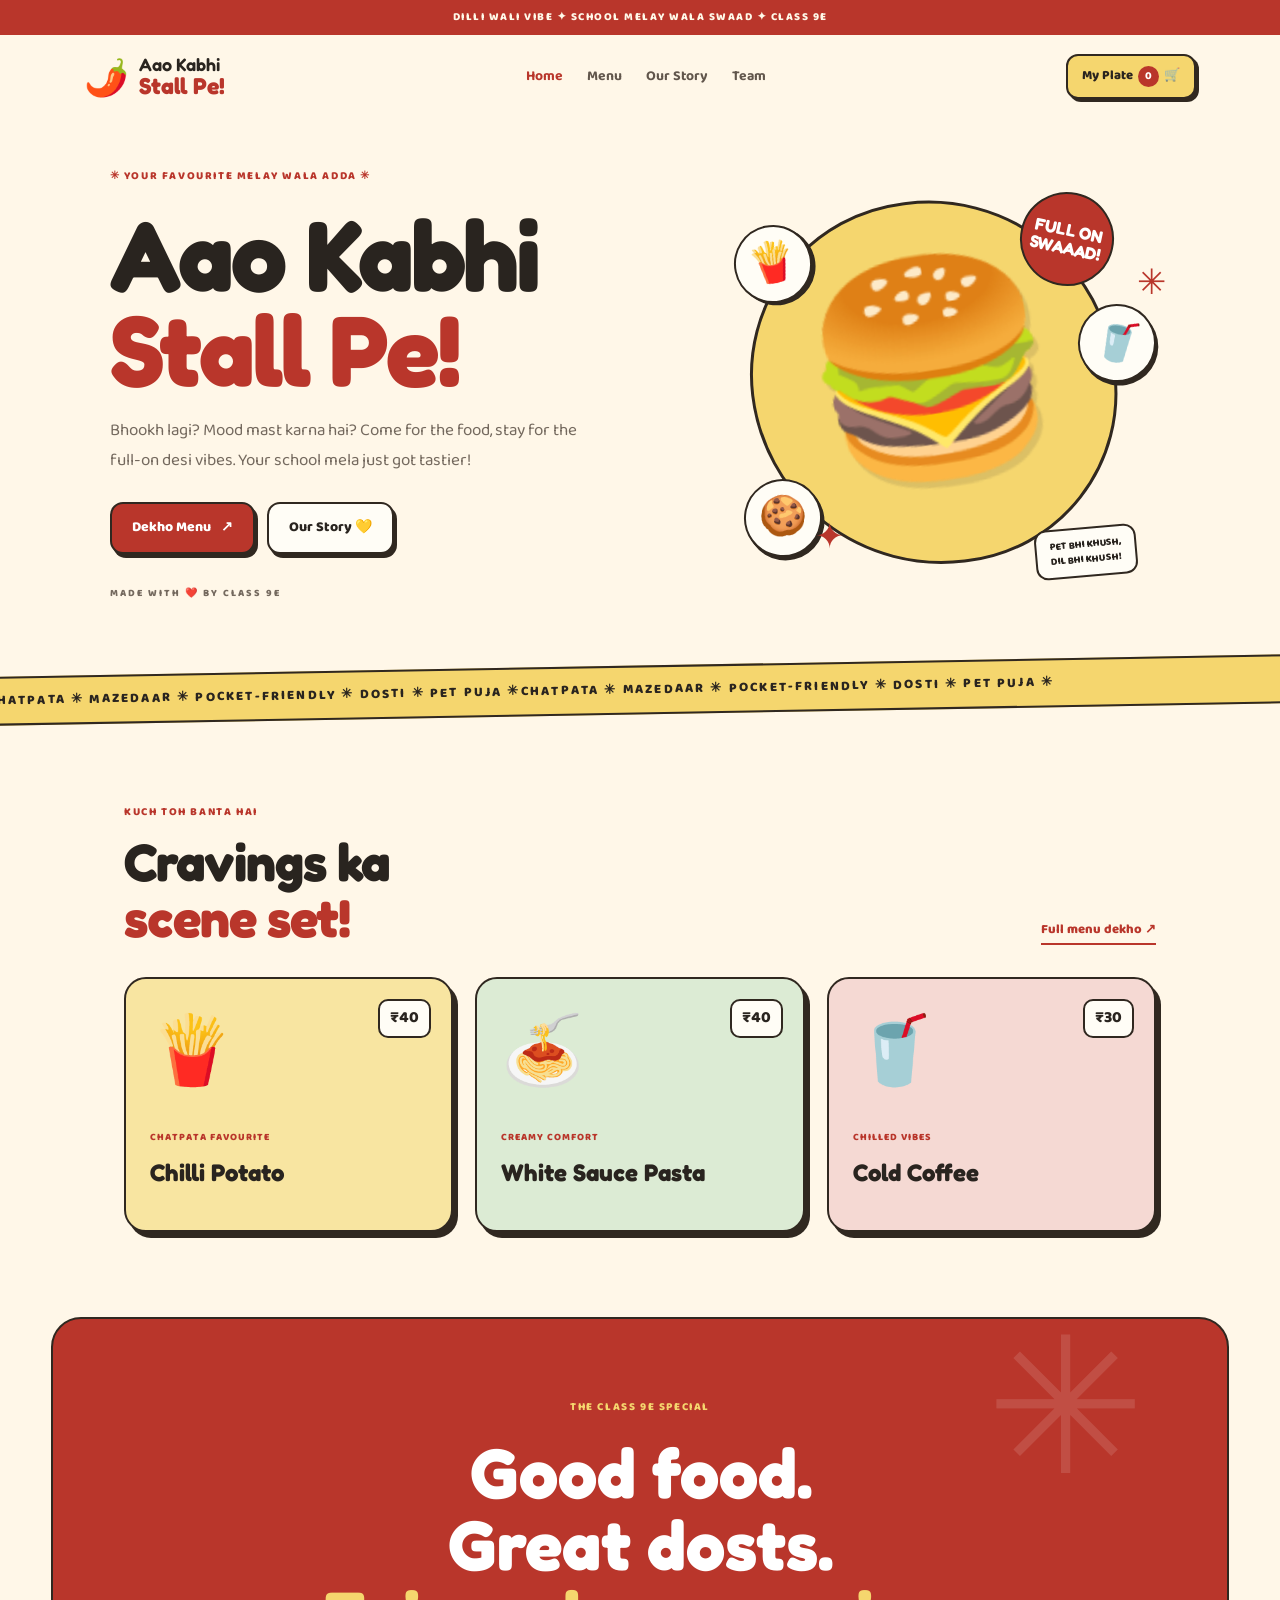
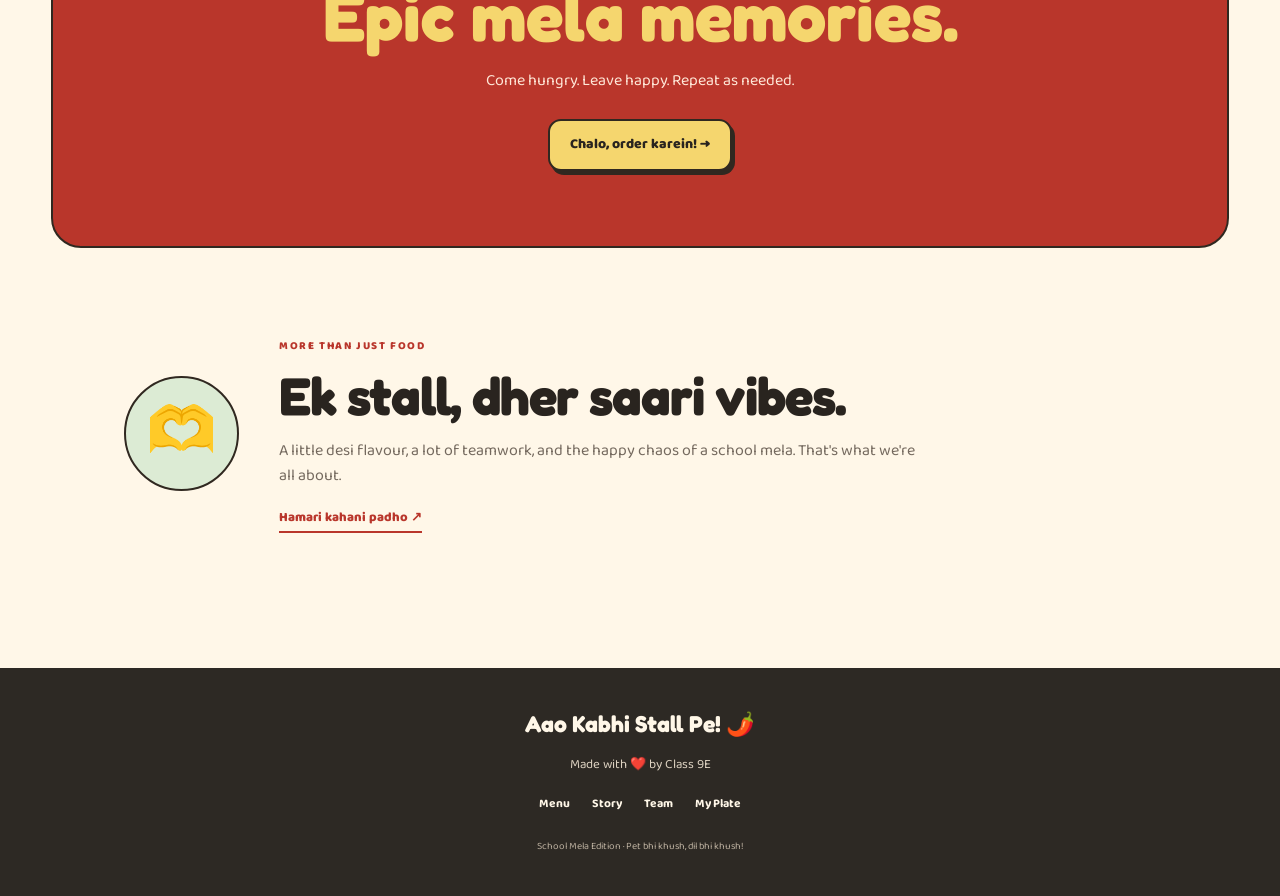
==== commit 4ecabcdb: "Add files via upload" ====
--- a/index.html
+++ b/index.html
@@ -1,522 +1,131 @@
-
-<!DOCTYPE html>
-<html lang="en">
-<head>
-  <meta charset="UTF-8">
-  <meta name="viewport" content="width=device-width, initial-scale=1.0">
-  <title>Aao Kabhi Stall Pe!</title>
-  <style>
-    :root {
-      --red: #d92d20;
-      --yellow: #ffd447;
-      --cream: #fff8e8;
-      --dark: #292018;
-      --white: #ffffff;
-    }
-
-    * { box-sizing: border-box; }
-
-    html { scroll-behavior: smooth; }
-
-    body {
-      margin: 0;
-      font-family: "Trebuchet MS", Arial, sans-serif;
-      background: var(--cream);
-      color: var(--dark);
-    }
-
-    header {
-      background: var(--red);
-      color: white;
-      padding: 16px 6%;
-      display: flex;
-      align-items: center;
-      justify-content: space-between;
-      gap: 16px;
-      flex-wrap: wrap;
-      border-bottom: 5px solid var(--dark);
-      position: sticky;
-      top: 0;
-      z-index: 10;
-    }
-
-    .logo {
-      font-size: 1.35rem;
-      font-weight: 1000;
-      letter-spacing: -1px;
-    }
-
-    nav {
-      display: flex;
-      gap: 20px;
-      flex-wrap: wrap;
-    }
-
-    nav a {
-      color: white;
-      text-decoration: none;
-      font-weight: 800;
-    }
-
-    nav a:hover { color: var(--yellow); }
-
-    button {
-      font: inherit;
-      cursor: pointer;
-      border: 3px solid var(--dark);
-      border-radius: 12px;
-      font-weight: 900;
-      transition: transform .2s;
-    }
-
-    button:hover { transform: translateY(-3px); }
-
-    .cart-button {
-      padding: 10px 15px;
-      background: var(--yellow);
-      color: var(--dark);
-    }
-
-    .hero {
-      padding: 75px 6%;
-      background: var(--yellow);
-      border-bottom: 5px solid var(--dark);
-      display: grid;
-      grid-template-columns: 1.4fr 1fr;
-      gap: 30px;
-      align-items: center;
-    }
-
-    .hero h1 {
-      font-size: clamp(2.7rem, 7vw, 5.5rem);
-      line-height: .98;
-      margin: 10px 0 20px;
-      letter-spacing: -3px;
-    }
-
-    .hero p {
-      font-size: 1.15rem;
-      line-height: 1.6;
-      max-width: 540px;
-    }
-
-    .tag {
-      display: inline-block;
-      background: var(--red);
-      color: white;
-      padding: 8px 13px;
-      border: 3px solid var(--dark);
-      border-radius: 50px;
-      font-weight: 900;
-      transform: rotate(-2deg);
-    }
-
-    .hero-art {
-      font-size: clamp(5rem, 14vw, 10rem);
-      text-align: center;
-      animation: bob 3s ease-in-out infinite;
-      filter: drop-shadow(5px 7px 0 rgba(41,32,24,.15));
-    }
-
-    .primary-button {
-      display: inline-block;
-      background: var(--red);
-      color: white;
-      padding: 14px 22px;
-      text-decoration: none;
-      border: 3px solid var(--dark);
-      border-radius: 12px;
-      font-weight: 900;
-      box-shadow: 4px 4px 0 var(--dark);
-      transition: transform .2s;
-    }
-
-    .primary-button:hover {
-      transform: translate(2px, 2px);
-      box-shadow: 2px 2px 0 var(--dark);
-    }
-
-    section { padding: 60px 6%; }
-
-    .section-heading {
-      font-size: clamp(2rem, 5vw, 3rem);
-      margin: 0 0 10px;
-      letter-spacing: -1px;
-    }
-
-    .section-intro {
-      margin: 0 0 28px;
-      line-height: 1.6;
-    }
-
-    .filters {
-      display: flex;
-      gap: 10px;
-      flex-wrap: wrap;
-      margin: 25px 0;
-    }
-
-    .filter-button {
-      padding: 9px 15px;
-      background: white;
-    }
-
-    .filter-button.active {
-      background: var(--red);
-      color: white;
-    }
-
-    .menu-grid {
-      display: grid;
-      grid-template-columns: repeat(3, minmax(0, 1fr));
-      gap: 22px;
-    }
-
-    .food-card {
-      background: white;
-      border: 3px solid var(--dark);
-      border-radius: 20px;
-      overflow: hidden;
-      box-shadow: 5px 5px 0 var(--dark);
-      transition: transform .2s;
-      animation: appear .5s ease both;
-    }
-
-    .food-card:hover { transform: translateY(-6px) rotate(-.5deg); }
-
-    .food-art {
-      min-height: 145px;
-      display: grid;
-      place-items: center;
-      background: var(--yellow);
-      font-size: 5rem;
-      border-bottom: 3px solid var(--dark);
-    }
-
-    .food-info { padding: 17px; }
-
-    .food-top {
-      display: flex;
-      justify-content: space-between;
-      align-items: flex-start;
-      gap: 10px;
-    }
-
-    .food-top h3 {
-      margin: 0;
-      font-size: 1.25rem;
-    }
-
-    .price {
-      color: var(--red);
-      font-size: 1.2rem;
-      font-weight: 1000;
-      white-space: nowrap;
-    }
-
-    .food-info p {
-      line-height: 1.55;
-      color: #62574b;
-      min-height: 75px;
-    }
-
-    .add-button {
-      width: 100%;
-      padding: 11px;
-      background: var(--yellow);
-    }
-
-    .about {
-      background: #ffe9db;
-      border-top: 5px solid var(--dark);
-      border-bottom: 5px solid var(--dark);
-    }
-
-    .about-content {
-      max-width: 800px;
-      line-height: 1.8;
-      font-size: 1.08rem;
-    }
-
-    footer {
-      background: var(--dark);
-      color: white;
-      padding: 28px 6%;
-      text-align: center;
-      line-height: 1.7;
-    }
-
-    #toast {
-      position: fixed;
-      bottom: 20px;
-      left: 50%;
-      transform: translateX(-50%) translateY(120px);
-      background: var(--dark);
-      color: white;
-      padding: 13px 20px;
-      border-radius: 12px;
-      z-index: 20;
-      transition: transform .3s;
-      max-width: 90%;
-      text-align: center;
-    }
-
-    #toast.show { transform: translateX(-50%) translateY(0); }
-
-    @keyframes bob {
-      0%, 100% { transform: translateY(0) rotate(-3deg); }
-      50% { transform: translateY(-12px) rotate(3deg); }
-    }
-
-    @keyframes appear {
-      from { opacity: 0; transform: translateY(12px); }
-      to { opacity: 1; transform: translateY(0); }
-    }
-
-    @media (max-width: 800px) {
-      .hero { grid-template-columns: 1fr; padding-top: 50px; }
-      .hero-art { font-size: 6rem; }
-      .menu-grid { grid-template-columns: repeat(2, minmax(0, 1fr)); }
-    }
-
-    @media (max-width: 520px) {
-      header { justify-content: center; }
-      nav { justify-content: center; }
-      .menu-grid { grid-template-columns: 1fr; }
-      .food-info p { min-height: auto; }
-      .hero h1 { letter-spacing: -2px; }
-    }
-  </style>
-</head>
-
-<body>
-  <header>
-    <div class="logo">🌶️ AAO KABHI STALL PE!</div>
-
-    <nav>
-      <a href="#home">Home</a>
-      <a href="#menu">Menu</a>
-      <a href="#about">Our Story</a>
-    </nav>
-
-    <button class="cart-button" id="cartButton">
-      My Plate <span id="cartCount">0</span>
-    </button>
-  </header>
-
-  <main>
-    <section class="hero" id="home">
-      <div>
-        <span class="tag">DILLI WALI FEELING ✨</span>
-        <h1>Pet puja.<br>Full desi swag.</h1>
-        <p>
-          Bhookh lagi? Toh drama kyun?
-          Aao, kuch chatpata ho jaaye.
-          Swad aisa ki dil bole —
-          <strong>bhai, ek aur plate laga!</strong>
-        </p>
-        <a class="primary-button" href="#menu">Chalo, menu dekhein! →</a>
-      </div>
-
-      <div class="hero-art" aria-label="Burger and fries">🍟 🌶️ ☕</div>
-    </section>
-
-    <section id="menu">
-      <h2 class="section-heading">Our Swad Factory 🤌</h2>
-      <p class="section-intro">
-        Budget apna, swag apna. Har bite mein thoda pyaar, thoda tadka!
-      </p>
-
-      <div class="filters">
-        <button class="filter-button active" data-filter="all">Sab Kuch</button>
-        <button class="filter-button" data-filter="snacks">Chatpata Corner</button>
-        <button class="filter-button" data-filter="drinks">Sip Sip Hooray</button>
-        <button class="filter-button" data-filter="sweet">Meetha Scene</button>
-      </div>
-
-      <div class="menu-grid" id="menuGrid">
-        <article class="food-card" data-category="snacks">
-          <div class="food-art">🍟</div>
-          <div class="food-info">
-            <div class="food-top">
-              <h3>Chilli Potato</h3>
-              <span class="price">₹40</span>
-            </div>
-            <p>
-              Aloo ka international tour, Dilli ke tadke ke saath!
-              Crispy potato bites tossed in chatpati chilli magic —
-              ek baar khaoge, toh dil bolega, “thoda aur laana!”
-            </p>
-            <button class="add-button" data-name="Chilli Potato" data-price="40">Add +</button>
-          </div>
-        </article>
-
-        <article class="food-card" data-category="snacks">
-          <div class="food-art">🍝</div>
-          <div class="food-info">
-            <div class="food-top">
-              <h3>White Sauce Pasta</h3>
-              <span class="price">₹40</span>
-            </div>
-            <p>
-              Italy ki creamy ada aur apne desi dil ka milan!
-              Silky white sauce mein dooba pasta, har forkful mein
-              full-on comfort — paisa vasool, mood khushhaal.
-            </p>
-            <button class="add-button" data-name="White Sauce Pasta" data-price="40">Add +</button>
-          </div>
-        </article>
-
-        <article class="food-card" data-category="drinks">
-          <div class="food-art">🥤</div>
-          <div class="food-info">
-            <div class="food-top">
-              <h3>Cold Coffee</h3>
-              <span class="price">₹30</span>
-            </div>
-            <p>
-              Thandi coffee, creamy vibes aur tension ki chhutti!
-              Ek chilled sip jo garmi ko bole “bye-bye” —
-              apna mini café moment, woh bhi pocket-friendly price pe.
-            </p>
-            <button class="add-button" data-name="Cold Coffee" data-price="30">Add +</button>
-          </div>
-        </article>
-
-        <article class="food-card" data-category="snacks">
-          <div class="food-art">🥔</div>
-          <div class="food-info">
-            <div class="food-top">
-              <h3>Chip Chaat</h3>
-              <span class="price">₹30</span>
-            </div>
-            <p>
-              Wafer ka crunch, masalon ka punch aur chatpate flavours
-              ka full desi dance! Har bite mein khatta-meetha twist —
-              chips bhi bolein, “aaj toh hum chha gaye!”
-            </p>
-            <button class="add-button" data-name="Chip Chaat" data-price="30">Add +</button>
-          </div>
-        </article>
-
-        <article class="food-card" data-category="sweet">
-          <div class="food-art">🍫</div>
-          <div class="food-info">
-            <div class="food-top">
-              <h3>Chocolates</h3>
-              <span class="price">₹10</span>
-            </div>
-            <p>
-              Chhota packet, badi khushi! Smooth chocolate ka
-              sweet sa scene jo har mood ko bana de mast —
-              kyunki khushiyon pe koi GST nahi lagta, boss.
-            </p>
-            <button class="add-button" data-name="Chocolates" data-price="10">Add +</button>
-          </div>
-        </article>
-
-        <article class="food-card" data-category="sweet">
-          <div class="food-art">🍫</div>
-          <div class="food-info">
-            <div class="food-top">
-              <h3>Chocolate Wafers</h3>
-              <span class="price">₹10</span>
-            </div>
-            <p>
-              Crispy wafer ki layers aur chocolate ka pyaar —
-              crunch aisa ki dil kare ek aur bite maar!
-              Sweet tooth ka budget-friendly jackpot, ekdum jhakaas.
-            </p>
-            <button class="add-button" data-name="Chocolate Wafers" data-price="10">Add +</button>
-          </div>
-        </article>
-      </div>
-    </section>
-
-    <section class="about" id="about">
-      <h2 class="section-heading">Apni Dilli, Apna Swad ❤️</h2>
-      <div class="about-content">
-        <p>
-          Hum hain <strong>Aao Kabhi Stall Pe!</strong> —
-          jahaan milta hai desi swag, mast vibes aur pocket-friendly
-          treats. School mela ho ya doston ke saath chill scene,
-          humara funda simple hai: pet khush, dil khush!
-        </p>
-        <p>
-          Toh doston ko bulao, bhookh ko jagao aur bol do —
-          <strong>“Aao kabhi stall pe!”</strong> 😎
-        </p>
-      </div>
-    </section>
-  </main>
-
-  <footer>
-    <strong>AAO KABHI STALL PE! 🌶️</strong><br>
-    Pet puja, full desi swag.<br>
-    © <span id="year"></span> Aao Kabhi Stall Pe. Made with ❤️ and extra masala.
-  </footer>
-
-  <div id="toast" role="status" aria-live="polite"></div>
-
-  <script>
-    const plate = [];
-    const cartCount = document.getElementById("cartCount");
-    const toast = document.getElementById("toast");
-    const cartButton = document.getElementById("cartButton");
-
-    document.getElementById("year").textContent = new Date().getFullYear();
-
-    let toastTimeout;
-
-    function showToast(message) {
-      toast.textContent = message;
-      toast.classList.add("show");
-      clearTimeout(toastTimeout);
-      toastTimeout = setTimeout(() => toast.classList.remove("show"), 2500);
-    }
-
-    document.querySelectorAll(".add-button").forEach(button => {
-      button.addEventListener("click", () => {
-        plate.push({
-          name: button.dataset.name,
-          price: Number(button.dataset.price)
-        });
-
-        cartCount.textContent = plate.length;
-        showToast(button.dataset.name + " added to your plate! 😋");
-      });
-    });
-
-    cartButton.addEventListener("click", () => {
-      if (plate.length === 0) {
-        showToast("Arre bhai, pehle kuch toh add karo! 😭");
-        return;
-      }
-
-      const total = plate.reduce((sum, item) => sum + item.price, 0);
-      const items = plate.map(item => item.name).join(", ");
-
-      showToast(items + " | Total: ₹" + total);
-    });
-
-    document.querySelectorAll(".filter-button").forEach(button => {
-      button.addEventListener("click", () => {
-        document.querySelectorAll(".filter-button").forEach(btn => {
-          btn.classList.remove("active");
-        });
-
-        button.classList.add("active");
-
-        const filter = button.dataset.filter;
-
-        document.querySelectorAll(".food-card").forEach(card => {
-          card.style.display =
-            filter === "all" || card.dataset.category === filter
-              ? ""
-              : "none";
-        });
-      });
-    });
-  </script>
-</body>
-</html>
+<!DOCTYPE html>
+<html lang="en">
+<head>
+  <meta charset="UTF-8">
+  <meta name="viewport" content="width=device-width, initial-scale=1">
+  <meta name="theme-color" content="#fff4dc">
+  <title>Aao Kabhi Stall Pe! — Desi Mela Vibes</title>
+  <link rel="stylesheet" href="style.css">
+  <script src="script.js" defer></script>
+</head>
+<body>
+  <div class="announcement">
+    DILLI WALI VIBE ✦ SCHOOL MELAY WALA SWAAD ✦ CLASS 9E
+  </div>
+
+  <header class="site-header">
+    <a class="brand" href="index.html">
+      <span class="brand-icon">🌶️</span>
+      <span>Aao Kabhi<br><b>Stall Pe!</b></span>
+    </a>
+    <nav class="navigation">
+      <a class="active" href="index.html">Home</a>
+      <a href="menu.html">Menu</a>
+      <a href="story.html">Our Story</a>
+      <a href="team.html">Team</a>
+    </nav>
+    <a class="cart-link" href="cart.html">My Plate <span class="cart-count">0</span> 🛒</a>
+  </header>
+
+  <main>
+    <section class="hero">
+      <div class="hero-text">
+        <span class="eyebrow">✳ YOUR FAVOURITE MELAY WALA ADDA ✳</span>
+        <h1>Aao Kabhi<br><span>Stall Pe!</span></h1>
+        <p class="hero-description">
+          Bhookh lagi? Mood mast karna hai? Come for the food,
+          stay for the full-on desi vibes. Your school mela just got tastier!
+        </p>
+        <div class="hero-buttons">
+          <a class="button button-red" href="menu.html">Dekho Menu <span>↗</span></a>
+          <a class="button button-light" href="story.html">Our Story 💛</a>
+        </div>
+        <div class="hero-note">MADE WITH ❤️ BY CLASS 9E</div>
+      </div>
+
+      <div class="hero-art">
+        <div class="art-sun"></div>
+        <div class="art-sticker sticker-top">FULL ON<br>SWAAAD!</div>
+        <div class="food-orbit orbit-one">🍟</div>
+        <div class="food-orbit orbit-two">🥤</div>
+        <div class="food-orbit orbit-three">🍪</div>
+        <div class="food-main">🍔</div>
+        <div class="art-caption">PET BHI KHUSH,<br>DIL BHI KHUSH!</div>
+        <div class="art-spark spark-one">✳</div>
+        <div class="art-spark spark-two">✦</div>
+      </div>
+    </section>
+
+    <div class="ticker">
+      <div class="ticker-track">
+        <span>CHATPATA ✳ MAZEDAAR ✳ POCKET-FRIENDLY ✳ DOSTI ✳ PET PUJA ✳ </span>
+        <span>CHATPATA ✳ MAZEDAAR ✳ POCKET-FRIENDLY ✳ DOSTI ✳ PET PUJA ✳ </span>
+      </div>
+    </div>
+
+    <section class="section home-menu-preview">
+      <div class="section-heading">
+        <div>
+          <span class="eyebrow">KUCH TOH BANTA HAI</span>
+          <h2>Cravings ka<br><span>scene set!</span></h2>
+        </div>
+        <a class="text-link" href="menu.html">Full menu dekho ↗</a>
+      </div>
+
+      <div class="feature-grid">
+        <a class="feature-card feature-yellow" href="menu.html">
+          <span class="feature-emoji">🍟</span>
+          <span class="feature-label">CHATPATA FAVOURITE</span>
+          <h3>Chilli Potato</h3>
+          <span class="feature-price">₹40</span>
+        </a>
+        <a class="feature-card feature-green" href="menu.html">
+          <span class="feature-emoji">🍝</span>
+          <span class="feature-label">CREAMY COMFORT</span>
+          <h3>White Sauce Pasta</h3>
+          <span class="feature-price">₹40</span>
+        </a>
+        <a class="feature-card feature-pink" href="menu.html">
+          <span class="feature-emoji">🥤</span>
+          <span class="feature-label">CHILLED VIBES</span>
+          <h3>Cold Coffee</h3>
+          <span class="feature-price">₹30</span>
+        </a>
+      </div>
+    </section>
+
+    <section class="big-cta">
+      <div class="cta-doodle">✳</div>
+      <span class="eyebrow">THE CLASS 9E SPECIAL</span>
+      <h2>Good food.<br>Great dosts.<br><span>Epic mela memories.</span></h2>
+      <p>Come hungry. Leave happy. Repeat as needed.</p>
+      <a class="button button-yellow" href="menu.html">Chalo, order karein! →</a>
+    </section>
+
+    <section class="section mini-story">
+      <div class="mini-story-icon">🫶</div>
+      <div>
+        <span class="eyebrow">MORE THAN JUST FOOD</span>
+        <h2>Ek stall, dher saari vibes.</h2>
+        <p>
+          A little desi flavour, a lot of teamwork, and the happy chaos
+          of a school mela. That's what we're all about.
+        </p>
+        <a class="text-link" href="story.html">Hamari kahani padho ↗</a>
+      </div>
+    </section>
+  </main>
+
+  <footer class="footer">
+    <a class="footer-brand" href="index.html">Aao Kabhi Stall Pe! 🌶️</a>
+    <p>Made with ❤️ by Class 9E</p>
+    <div class="footer-links">
+      <a href="menu.html">Menu</a>
+      <a href="story.html">Story</a>
+      <a href="team.html">Team</a>
+      <a href="cart.html">My Plate</a>
+    </div>
+    <small>School Mela Edition · Pet bhi khush, dil bhi khush!</small>
+  </footer>
+</body>
+</html>
--- a/style.css
+++ b/style.css
@@ -0,0 +1,1311 @@
+@import url('https://fonts.googleapis.com/css2?family=Baloo+2:wght@400;500;600;700;800&family=Fredoka:wght@400;500;600;700&display=swap');
+
+:root {
+  --cream: #fff7e8;
+  --paper: #fffdf6;
+  --red: #b9362b;
+  --red-dark: #8d2922;
+  --yellow: #f5d66e;
+  --green: #dcebd4;
+  --pink: #f5d9d3;
+  --blue: #d9e9f1;
+  --purple: #e8dff3;
+  --orange: #f7dfc5;
+  --ink: #29241f;
+  --muted: #74695e;
+  --line: #302820;
+  --radius: 22px;
+  --shadow: 5px 6px 0 var(--line);
+}
+
+* {
+  box-sizing: border-box;
+}
+
+html {
+  scroll-behavior: smooth;
+}
+
+body {
+  margin: 0;
+  background: var(--cream);
+  color: var(--ink);
+  font-family: 'Baloo 2', sans-serif;
+  font-size: 16px;
+  line-height: 1.55;
+}
+
+a {
+  color: inherit;
+  text-decoration: none;
+}
+
+button {
+  font: inherit;
+}
+
+button, a {
+  -webkit-tap-highlight-color: transparent;
+}
+
+button:focus-visible, a:focus-visible {
+  outline: 3px solid var(--red);
+  outline-offset: 4px;
+}
+
+.announcement {
+  background: var(--red);
+  color: #fff9e9;
+  text-align: center;
+  padding: 9px 12px;
+  font-size: 11px;
+  font-weight: 800;
+  letter-spacing: 1.5px;
+}
+
+.site-header {
+  max-width: 1240px;
+  margin: auto;
+  padding: 19px 5%;
+  display: flex;
+  align-items: center;
+  justify-content: space-between;
+  gap: 22px;
+}
+
+.brand {
+  display: flex;
+  align-items: center;
+  gap: 10px;
+  font-family: 'Fredoka', sans-serif;
+  font-size: 18px;
+  line-height: 1.05;
+  font-weight: 600;
+  flex-shrink: 0;
+}
+
+.brand b {
+  color: var(--red);
+  font-size: 23px;
+}
+
+.brand-icon {
+  font-size: 36px;
+}
+
+.navigation {
+  display: flex;
+  align-items: center;
+  justify-content: center;
+  gap: 24px;
+  flex-wrap: wrap;
+}
+
+.navigation a {
+  font-size: 14px;
+  font-weight: 700;
+  color: #61564c;
+  transition: color .2s;
+}
+
+.navigation a:hover,
+.navigation a.active {
+  color: var(--red);
+}
+
+.cart-link {
+  flex-shrink: 0;
+  padding: 10px 14px;
+  border: 2px solid var(--line);
+  border-radius: 12px;
+  font-size: 13px;
+  font-weight: 800;
+  background: var(--yellow);
+  box-shadow: 3px 3px 0 var(--line);
+  transition: transform .2s, box-shadow .2s;
+}
+
+.cart-link:hover {
+  transform: translate(2px, 2px);
+  box-shadow: 1px 1px 0 var(--line);
+}
+
+.cart-count {
+  display: inline-flex;
+  min-width: 21px;
+  height: 21px;
+  align-items: center;
+  justify-content: center;
+  background: var(--red);
+  color: white;
+  border-radius: 50%;
+  font-size: 11px;
+  margin: 0 2px;
+}
+
+.hero {
+  max-width: 1240px;
+  min-height: 510px;
+  margin: 0 auto;
+  padding: 45px 7% 65px;
+  display: grid;
+  grid-template-columns: 1.08fr .92fr;
+  align-items: center;
+  gap: 30px;
+}
+
+.hero-text {
+  position: relative;
+  z-index: 1;
+}
+
+.eyebrow {
+  display: inline-block;
+  color: var(--red);
+  font-size: 11px;
+  font-weight: 800;
+  letter-spacing: 1.6px;
+}
+
+.hero h1,
+.page-banner h1 {
+  font-family: 'Fredoka', sans-serif;
+  font-size: clamp(58px, 8vw, 100px);
+  font-weight: 700;
+  line-height: .95;
+  letter-spacing: -3px;
+  margin: 19px 0;
+}
+
+.hero h1 span,
+.page-banner h1 span {
+  color: var(--red);
+}
+
+.hero-description {
+  max-width: 480px;
+  color: var(--muted);
+  font-size: 17px;
+  line-height: 1.8;
+  margin-bottom: 25px;
+}
+
+.hero-buttons {
+  display: flex;
+  flex-wrap: wrap;
+  gap: 12px;
+}
+
+.button {
+  display: inline-flex;
+  align-items: center;
+  justify-content: center;
+  gap: 10px;
+  padding: 13px 20px;
+  border: 2px solid var(--line);
+  border-radius: 13px;
+  font-size: 14px;
+  font-weight: 800;
+  cursor: pointer;
+  box-shadow: 3px 4px 0 var(--line);
+  transition: transform .2s, box-shadow .2s;
+}
+
+.button:hover {
+  transform: translate(2px, 2px);
+  box-shadow: 1px 2px 0 var(--line);
+}
+
+.button-red {
+  background: var(--red);
+  color: white;
+}
+
+.button-light {
+  background: var(--paper);
+  color: var(--ink);
+}
+
+.button-yellow {
+  background: var(--yellow);
+  color: var(--ink);
+}
+
+.button-outline {
+  background: transparent;
+  color: var(--ink);
+}
+
+.hero-note {
+  margin-top: 32px;
+  color: var(--muted);
+  font-size: 10px;
+  font-weight: 800;
+  letter-spacing: 2px;
+}
+
+.hero-art {
+  position: relative;
+  display: flex;
+  justify-content: center;
+  align-items: center;
+  min-height: 390px;
+  isolation: isolate;
+}
+
+.art-sun {
+  position: absolute;
+  width: min(90%, 365px);
+  aspect-ratio: 1;
+  background: var(--yellow);
+  border: 3px solid var(--line);
+  border-radius: 48% 52% 47% 53%;
+  transform: rotate(-7deg);
+  z-index: -1;
+}
+
+.food-main {
+  font-size: clamp(120px, 18vw, 205px);
+  filter: drop-shadow(4px 7px 0 rgba(41,36,31,.12));
+  transform: rotate(-9deg);
+  animation: bob 3s ease-in-out infinite;
+}
+
+.food-orbit {
+  position: absolute;
+  display: grid;
+  place-items: center;
+  width: 78px;
+  height: 78px;
+  background: var(--paper);
+  border: 2px solid var(--line);
+  border-radius: 50%;
+  font-size: 39px;
+  box-shadow: 3px 3px 0 var(--line);
+}
+
+.orbit-one {
+  top: 38px;
+  left: 8%;
+  transform: rotate(-12deg);
+}
+
+.orbit-two {
+  right: 3%;
+  top: 30%;
+  transform: rotate(12deg);
+}
+
+.orbit-three {
+  left: 10%;
+  bottom: 20px;
+  transform: rotate(9deg);
+}
+
+.art-sticker {
+  position: absolute;
+  z-index: 2;
+  background: var(--red);
+  color: white;
+  border: 2px solid var(--line);
+  border-radius: 50%;
+  width: 94px;
+  height: 94px;
+  display: grid;
+  place-content: center;
+  text-align: center;
+  font-family: 'Fredoka', sans-serif;
+  font-size: 17px;
+  font-weight: 700;
+  line-height: 1.05;
+  transform: rotate(12deg);
+}
+
+.sticker-top {
+  top: 5px;
+  right: 12%;
+}
+
+.art-caption {
+  position: absolute;
+  bottom: 0;
+  right: 7%;
+  background: var(--paper);
+  border: 2px solid var(--line);
+  border-radius: 12px;
+  padding: 8px 13px;
+  font-size: 10px;
+  font-weight: 800;
+  line-height: 1.5;
+  transform: rotate(-5deg);
+}
+
+.art-spark {
+  position: absolute;
+  font-size: 35px;
+  color: var(--red);
+}
+
+.spark-one {
+  top: 18%;
+  right: 1%;
+}
+
+.spark-two {
+  left: 25%;
+  bottom: 3%;
+}
+
+@keyframes bob {
+  0%, 100% { transform: translateY(0) rotate(-9deg); }
+  50% { transform: translateY(-9px) rotate(-5deg); }
+}
+
+.ticker {
+  overflow: hidden;
+  background: var(--yellow);
+  border-top: 2px solid var(--line);
+  border-bottom: 2px solid var(--line);
+  transform: rotate(-1deg) scale(1.02);
+}
+
+.ticker-track {
+  width: max-content;
+  display: flex;
+  animation: ticker 28s linear infinite;
+}
+
+.ticker-track span {
+  flex-shrink: 0;
+  padding: 12px 0;
+  font-size: 13px;
+  font-weight: 800;
+  letter-spacing: 2px;
+}
+
+@keyframes ticker {
+  to { transform: translateX(-50%); }
+}
+
+.section {
+  max-width: 1160px;
+  margin: auto;
+  padding: 85px 5%;
+}
+
+.section-heading {
+  display: flex;
+  justify-content: space-between;
+  align-items: end;
+  gap: 20px;
+  margin-bottom: 32px;
+}
+
+.section-heading h2,
+.mini-story h2 {
+  font-family: 'Fredoka', sans-serif;
+  font-size: clamp(35px, 5vw, 53px);
+  line-height: 1.05;
+  letter-spacing: -1px;
+  margin: 10px 0 0;
+}
+
+.section-heading h2 span,
+.mini-story h2 span {
+  color: var(--red);
+}
+
+.text-link {
+  display: inline-block;
+  font-weight: 800;
+  color: var(--red);
+  border-bottom: 2px solid var(--red);
+  padding-bottom: 3px;
+  font-size: 13px;
+}
+
+.feature-grid {
+  display: grid;
+  grid-template-columns: repeat(3, minmax(0, 1fr));
+  gap: 22px;
+}
+
+.feature-card {
+  position: relative;
+  min-height: 255px;
+  padding: 24px;
+  border: 2px solid var(--line);
+  border-radius: var(--radius);
+  box-shadow: var(--shadow);
+  transition: transform .2s, box-shadow .2s;
+}
+
+.feature-card:hover {
+  transform: translate(3px, 3px);
+  box-shadow: 2px 3px 0 var(--line);
+}
+
+.feature-yellow { background: #f8e5a1; }
+.feature-green { background: var(--green); }
+.feature-pink { background: var(--pink); }
+
+.feature-emoji {
+  display: block;
+  font-size: 67px;
+  margin-bottom: 17px;
+}
+
+.feature-label,
+.category {
+  font-size: 10px;
+  color: var(--red);
+  font-weight: 800;
+  letter-spacing: 1px;
+}
+
+.feature-card h3 {
+  font-family: 'Fredoka', sans-serif;
+  font-size: 24px;
+  margin: 5px 0;
+}
+
+.feature-price {
+  position: absolute;
+  top: 20px;
+  right: 20px;
+  padding: 5px 10px;
+  background: var(--paper);
+  border: 2px solid var(--line);
+  border-radius: 10px;
+  font-weight: 800;
+}
+
+.big-cta {
+  position: relative;
+  overflow: hidden;
+  margin: 0 4%;
+  padding: 75px 20px;
+  text-align: center;
+  color: white;
+  background: var(--red);
+  border: 2px solid var(--line);
+  border-radius: 30px;
+}
+
+.big-cta .eyebrow {
+  color: var(--yellow);
+}
+
+.big-cta h2 {
+  font-family: 'Fredoka', sans-serif;
+  font-size: clamp(40px, 7vw, 70px);
+  line-height: 1.02;
+  margin: 18px 0;
+}
+
+.big-cta h2 span {
+  color: var(--yellow);
+}
+
+.big-cta p {
+  color: #ffe8d8;
+  margin-bottom: 25px;
+}
+
+.cta-doodle {
+  position: absolute;
+  top: -45px;
+  right: 7%;
+  color: rgba(255,255,255,.12);
+  font-size: 190px;
+}
+
+.mini-story {
+  display: grid;
+  grid-template-columns: 130px 1fr;
+  gap: 25px;
+  align-items: center;
+}
+
+.mini-story-icon {
+  display: grid;
+  place-items: center;
+  background: var(--green);
+  border: 2px solid var(--line);
+  border-radius: 50%;
+  width: 115px;
+  height: 115px;
+  font-size: 57px;
+}
+
+.mini-story p {
+  color: var(--muted);
+  max-width: 650px;
+}
+
+.page-banner {
+  position: relative;
+  overflow: hidden;
+  padding: 72px 6%;
+  text-align: center;
+  border-top: 2px solid var(--line);
+  border-bottom: 2px solid var(--line);
+}
+
+.banner-yellow { background: #f8e5a1; }
+.banner-green { background: var(--green); }
+.banner-pink { background: var(--pink); }
+
+.page-banner h1 {
+  font-size: clamp(56px, 9vw, 91px);
+  margin: 16px 0;
+}
+
+.page-banner p {
+  max-width: 570px;
+  margin: 0 auto;
+  color: #5f5348;
+  font-size: 16px;
+}
+
+.banner-doodle {
+  margin-top: 20px;
+  font-size: 30px;
+  letter-spacing: 8px;
+}
+
+.menu-heading {
+  align-items: center;
+}
+
+.menu-count,
+.team-stamp {
+  border: 2px solid var(--line);
+  border-radius: 12px;
+  padding: 9px 13px;
+  font-size: 11px;
+  font-weight: 800;
+  background: var(--yellow);
+  white-space: nowrap;
+}
+
+.menu-grid {
+  display: grid;
+  grid-template-columns: repeat(3, minmax(0, 1fr));
+  gap: 24px;
+}
+
+.menu-card {
+  overflow: hidden;
+  background: var(--paper);
+  border: 2px solid var(--line);
+  border-radius: 20px;
+  box-shadow: 4px 5px 0 var(--line);
+  transition: transform .2s, box-shadow .2s;
+}
+
+.menu-card:hover {
+  transform: translate(2px, 2px);
+  box-shadow: 2px 3px 0 var(--line);
+}
+
+.menu-art {
+  position: relative;
+  min-height: 170px;
+  display: grid;
+  place-items: center;
+  border-bottom: 2px solid var(--line);
+}
+
+.menu-art > span {
+  font-size: 78px;
+  filter: drop-shadow(3px 4px 0 rgba(41,36,31,.1));
+  transition: transform .2s;
+}
+
+.menu-card:hover .menu-art > span {
+  transform: scale(1.08) rotate(-4deg);
+}
+
+.menu-art > b {
+  position: absolute;
+  top: 12px;
+  left: 14px;
+  font-size: 11px;
+  letter-spacing: 1px;
+}
+
+.art-yellow { background: #f8e5a1; }
+.art-green { background: var(--green); }
+.art-blue { background: var(--blue); }
+.art-pink { background: var(--pink); }
+.art-purple { background: var(--purple); }
+.art-orange { background: var(--orange); }
+
+.menu-card-content {
+  padding: 20px;
+}
+
+.menu-card-content h3 {
+  font-family: 'Fredoka', sans-serif;
+  font-size: 24px;
+  margin: 6px 0;
+}
+
+.menu-card-content p {
+  min-height: 75px;
+  margin: 7px 0 20px;
+  font-size: 13px;
+  color: var(--muted);
+  line-height: 1.7;
+}
+
+.menu-card-bottom {
+  display: flex;
+  align-items: center;
+  justify-content: space-between;
+  gap: 10px;
+  border-top: 1px dashed #c9bdae;
+  padding-top: 14px;
+}
+
+.menu-card-bottom strong {
+  font-family: 'Fredoka', sans-serif;
+  font-size: 26px;
+}
+
+.add-button {
+  border: 2px solid var(--line);
+  border-radius: 10px;
+  padding: 8px 15px;
+  background: var(--yellow);
+  color: var(--ink);
+  font-weight: 800;
+  cursor: pointer;
+  box-shadow: 2px 2px 0 var(--line);
+  transition: transform .2s, background .2s;
+}
+
+.add-button:hover {
+  transform: translate(1px, 1px);
+  background: #f0ca4b;
+}
+
+.menu-bottom-cta {
+  margin-top: 50px;
+  text-align: center;
+  padding: 30px;
+  background: var(--green);
+  border: 2px solid var(--line);
+  border-radius: 20px;
+}
+
+.menu-bottom-cta p {
+  font-size: 20px;
+  font-weight: 700;
+}
+
+.story-layout {
+  display: grid;
+  grid-template-columns: 1fr 1fr;
+  gap: 25px;
+}
+
+.story-card {
+  padding: 30px;
+  border: 2px solid var(--line);
+  border-radius: 22px;
+  box-shadow: 4px 5px 0 var(--line);
+}
+
+.story-card-main {
+  grid-column: 1 / -1;
+  background: var(--paper);
+}
+
+.story-card-yellow { background: #f8e5a1; }
+.story-card-pink { background: var(--pink); }
+
+.story-number {
+  font-size: 10px;
+  font-weight: 800;
+  letter-spacing: 1.3px;
+  color: var(--red);
+}
+
+.story-emoji {
+  font-size: 52px;
+  margin: 15px 0;
+}
+
+.story-card h2 {
+  font-family: 'Fredoka', sans-serif;
+  font-size: clamp(27px, 4vw, 38px);
+  line-height: 1.1;
+  margin: 10px 0;
+}
+
+.story-card p {
+  color: #62564a;
+  line-height: 1.9;
+}
+
+.story-motto {
+  grid-column: 1 / -1;
+  padding: 45px 20px;
+  text-align: center;
+  background: var(--red);
+  color: white;
+  border: 2px solid var(--line);
+  border-radius: 24px;
+}
+
+.story-motto > span {
+  color: var(--yellow);
+  font-size: 11px;
+  font-weight: 800;
+  letter-spacing: 2px;
+}
+
+.story-motto h2 {
+  font-family: 'Fredoka', sans-serif;
+  font-size: clamp(40px, 7vw, 66px);
+  line-height: 1.05;
+  margin: 15px 0;
+}
+
+.story-motto em {
+  color: var(--yellow);
+  font-style: normal;
+}
+
+.story-motto p {
+  margin-bottom: 25px;
+  color: #ffe6d7;
+}
+
+.team-grid {
+  display: grid;
+  grid-template-columns: repeat(3, minmax(0, 1fr));
+  gap: 23px;
+}
+
+.team-card {
+  padding: 22px;
+  border: 2px solid var(--line);
+  border-radius: 22px;
+  box-shadow: 4px 5px 0 var(--line);
+  transition: transform .2s;
+}
+
+.team-card:hover {
+  transform: translateY(-4px);
+}
+
+.team-leader { background: var(--paper); }
+.team-yellow { background: #f8e5a1; }
+.team-green { background: var(--green); }
+.team-pink { background: var(--pink); }
+.team-purple { background: var(--purple); }
+
+.team-card-top {
+  display: flex;
+  justify-content: space-between;
+  gap: 8px;
+  font-size: 9px;
+  font-weight: 800;
+  letter-spacing: 1px;
+}
+
+.team-avatar {
+  width: 100px;
+  height: 100px;
+  margin: 27px auto 17px;
+  display: grid;
+  place-items: center;
+  font-size: 52px;
+  border: 2px solid var(--line);
+  border-radius: 50%;
+  background: rgba(255,255,255,.6);
+}
+
+.team-card h3 {
+  text-align: center;
+  font-family: 'Fredoka', sans-serif;
+  font-size: 23px;
+  margin: 8px 0;
+}
+
+.team-role {
+  display: block;
+  text-align: center;
+  color: var(--red);
+  font-size: 11px;
+  font-weight: 800;
+}
+
+.team-card p {
+  text-align: center;
+  font-size: 13px;
+  color: #62564a;
+  line-height: 1.7;
+  margin: 15px 0 5px;
+}
+
+.team-motto {
+  display: flex;
+  align-items: center;
+  gap: 25px;
+  margin-top: 45px;
+  padding: 32px;
+  background: var(--yellow);
+  border: 2px solid var(--line);
+  border-radius: 22px;
+}
+
+.team-motto-emoji {
+  font-size: 70px;
+}
+
+.team-motto h2 {
+  font-family: 'Fredoka', sans-serif;
+  font-size: clamp(30px, 5vw, 47px);
+  line-height: 1.05;
+  margin: 10px 0;
+}
+
+.team-motto p {
+  color: #62564a;
+}
+
+.cart-section {
+  max-width: 950px;
+}
+
+.cart-items {
+  display: grid;
+  gap: 15px;
+}
+
+.cart-row {
+  display: grid;
+  grid-template-columns: 1fr auto auto;
+  gap: 18px;
+  align-items: center;
+  padding: 18px;
+  background: var(--paper);
+  border: 2px solid var(--line);
+  border-radius: 18px;
+}
+
+.cart-item-name {
+  font-family: 'Fredoka', sans-serif;
+  font-size: 21px;
+  font-weight: 600;
+}
+
+.cart-item-price {
+  font-size: 12px;
+  color: var(--muted);
+}
+
+.cart-subtotal {
+  font-weight: 800;
+  white-space: nowrap;
+}
+
+.quantity-controls {
+  display: flex;
+  align-items: center;
+  gap: 10px;
+}
+
+.quantity-button {
+  width: 35px;
+  height: 35px;
+  border: 2px solid var(--line);
+  border-radius: 10px;
+  background: var(--yellow);
+  font-size: 20px;
+  font-weight: 800;
+  cursor: pointer;
+}
+
+.quantity-value {
+  min-width: 20px;
+  text-align: center;
+  font-weight: 800;
+}
+
+.remove-button {
+  display: block;
+  border: 0;
+  padding: 5px 0;
+  background: transparent;
+  color: var(--red);
+  font-size: 11px;
+  font-weight: 800;
+  cursor: pointer;
+}
+
+.cart-total-card {
+  display: flex;
+  justify-content: space-between;
+  align-items: center;
+  gap: 20px;
+  margin-top: 25px;
+  padding: 25px;
+  background: var(--yellow);
+  border: 2px solid var(--line);
+  border-radius: 20px;
+}
+
+.total-copy h2 {
+  font-family: 'Fredoka', sans-serif;
+  font-size: 30px;
+  margin: 4px 0;
+}
+
+.total-copy p {
+  color: #62564a;
+  font-size: 12px;
+  margin: 5px 0 0;
+}
+
+.total-amount {
+  font-family: 'Fredoka', sans-serif;
+  font-size: clamp(35px, 6vw, 52px);
+  font-weight: 700;
+  white-space: nowrap;
+}
+
+.cart-actions {
+  display: flex;
+  flex-wrap: wrap;
+  gap: 12px;
+  margin-top: 22px;
+}
+
+.cart-disclaimer {
+  color: var(--muted);
+  font-size: 12px;
+  margin-top: 25px;
+}
+
+.empty-cart {
+  padding: 45px 20px;
+  text-align: center;
+  background: var(--paper);
+  border: 2px dashed var(--line);
+  border-radius: 22px;
+}
+
+.empty-cart-emoji {
+  font-size: 65px;
+}
+
+.empty-cart h2 {
+  font-family: 'Fredoka', sans-serif;
+  font-size: 31px;
+}
+
+.empty-cart p {
+  color: var(--muted);
+  margin-bottom: 25px;
+}
+
+.footer {
+  margin-top: 50px;
+  padding: 38px 20px;
+  text-align: center;
+  background: #2d2924;
+  color: var(--cream);
+}
+
+.footer-brand {
+  font-family: 'Fredoka', sans-serif;
+  font-size: 23px;
+  font-weight: 700;
+}
+
+.footer p {
+  font-size: 13px;
+  color: #ded3c2;
+}
+
+.footer-links {
+  display: flex;
+  justify-content: center;
+  flex-wrap: wrap;
+  gap: 22px;
+  margin: 20px 0;
+}
+
+.footer-links a {
+  font-size: 12px;
+  font-weight: 700;
+}
+
+.footer-links a:hover {
+  color: var(--yellow);
+}
+
+.footer small {
+  color: #bdb1a0;
+  font-size: 10px;
+}
+
+.toast {
+  position: fixed;
+  z-index: 1000;
+  left: 50%;
+  bottom: 24px;
+  transform: translateX(-50%);
+  max-width: calc(100% - 30px);
+  padding: 13px 20px;
+  background: var(--ink);
+  color: white;
+  border: 2px solid var(--yellow);
+  border-radius: 14px;
+  box-shadow: 3px 4px 0 rgba(0,0,0,.15);
+  font-size: 13px;
+  font-weight: 800;
+  text-align: center;
+}
+
+[hidden] {
+  display: none !important;
+}
+
+@media (max-width: 900px) {
+  .site-header {
+    flex-wrap: wrap;
+  }
+
+  .navigation {
+    order: 3;
+    width: 100%;
+    padding-top: 10px;
+    border-top: 1px solid #e0d3bd;
+    gap: 20px;
+  }
+
+  .hero {
+    padding-top: 35px;
+    grid-template-columns: 1fr 1fr;
+  }
+
+  .hero h1 {
+    font-size: clamp(55px, 8vw, 78px);
+  }
+
+  .menu-grid {
+    grid-template-columns: repeat(2, minmax(0, 1fr));
+  }
+
+  .team-grid {
+    grid-template-columns: repeat(2, minmax(0, 1fr));
+  }
+}
+
+@media (max-width: 600px) {
+  .announcement {
+    font-size: 9px;
+    letter-spacing: 1px;
+  }
+
+  .site-header {
+    padding: 15px 4%;
+    gap: 12px;
+  }
+
+  .brand {
+    font-size: 15px;
+  }
+
+  .brand b {
+    font-size: 20px;
+  }
+
+  .brand-icon {
+    font-size: 29px;
+  }
+
+  .cart-link {
+    font-size: 11px;
+    padding: 8px 9px;
+  }
+
+  .navigation {
+    justify-content: space-between;
+    gap: 10px;
+  }
+
+  .navigation a {
+    font-size: 12px;
+  }
+
+  .hero {
+    padding: 38px 6% 55px;
+    grid-template-columns: 1fr;
+    gap: 10px;
+  }
+
+  .hero h1 {
+    font-size: clamp(60px, 15vw, 88px);
+  }
+
+  .hero-description {
+    font-size: 15px;
+  }
+
+  .hero-art {
+    min-height: 315px;
+  }
+
+  .food-main {
+    font-size: 155px;
+  }
+
+  .art-sun {
+    width: 270px;
+  }
+
+  .food-orbit {
+    width: 60px;
+    height: 60px;
+    font-size: 30px;
+  }
+
+  .art-sticker {
+    width: 75px;
+    height: 75px;
+    font-size: 14px;
+  }
+
+  .section {
+    padding: 60px 5%;
+  }
+
+  .section-heading {
+    align-items: flex-start;
+    flex-direction: column;
+    gap: 15px;
+  }
+
+  .feature-grid {
+    grid-template-columns: 1fr;
+    gap: 18px;
+  }
+
+  .feature-card {
+    min-height: 215px;
+  }
+
+  .big-cta {
+    padding: 55px 18px;
+    margin: 0 3%;
+  }
+
+  .mini-story {
+    grid-template-columns: 1fr;
+  }
+
+  .mini-story-icon {
+    width: 85px;
+    height: 85px;
+    font-size: 43px;
+  }
+
+  .page-banner {
+    padding: 55px 5%;
+  }
+
+  .page-banner h1 {
+    letter-spacing: -2px;
+  }
+
+  .page-banner p {
+    font-size: 14px;
+  }
+
+  .menu-grid {
+    grid-template-columns: 1fr;
+  }
+
+  .menu-art {
+    min-height: 155px;
+  }
+
+  .menu-card-content p {
+    min-height: auto;
+  }
+
+  .story-layout {
+    grid-template-columns: 1fr;
+  }
+
+  .story-card-main,
+  .story-motto {
+    grid-column: auto;
+  }
+
+  .story-card {
+    padding: 23px;
+  }
+
+  .team-grid {
+    grid-template-columns: 1fr;
+  }
+
+  .team-card {
+    padding: 25px;
+  }
+
+  .team-motto {
+    flex-direction: column;
+    align-items: flex-start;
+    padding: 25px;
+  }
+
+  .cart-row {
+    grid-template-columns: 1fr auto;
+    gap: 12px;
+  }
+
+  .cart-row .cart-subtotal {
+    grid-column: 1;
+    grid-row: 2;
+  }
+
+  .quantity-controls {
+    grid-column: 2;
+    grid-row: 1 / span 2;
+  }
+
+  .cart-total-card {
+    flex-direction: column;
+    align-items: flex-start;
+  }
+
+  .cart-actions {
+    flex-direction: column;
+  }
+
+  .cart-actions .button {
+    width: 100%;
+  }
+
+  .footer-links {
+    gap: 15px;
+  }
+}
+
+@media (prefers-reduced-motion: reduce) {
+  *, *::before, *::after {
+    scroll-behavior: auto !important;
+    animation-duration: .01ms !important;
+    animation-iteration-count: 1 !important;
+    transition-duration: .01ms !important;
+  }
+}
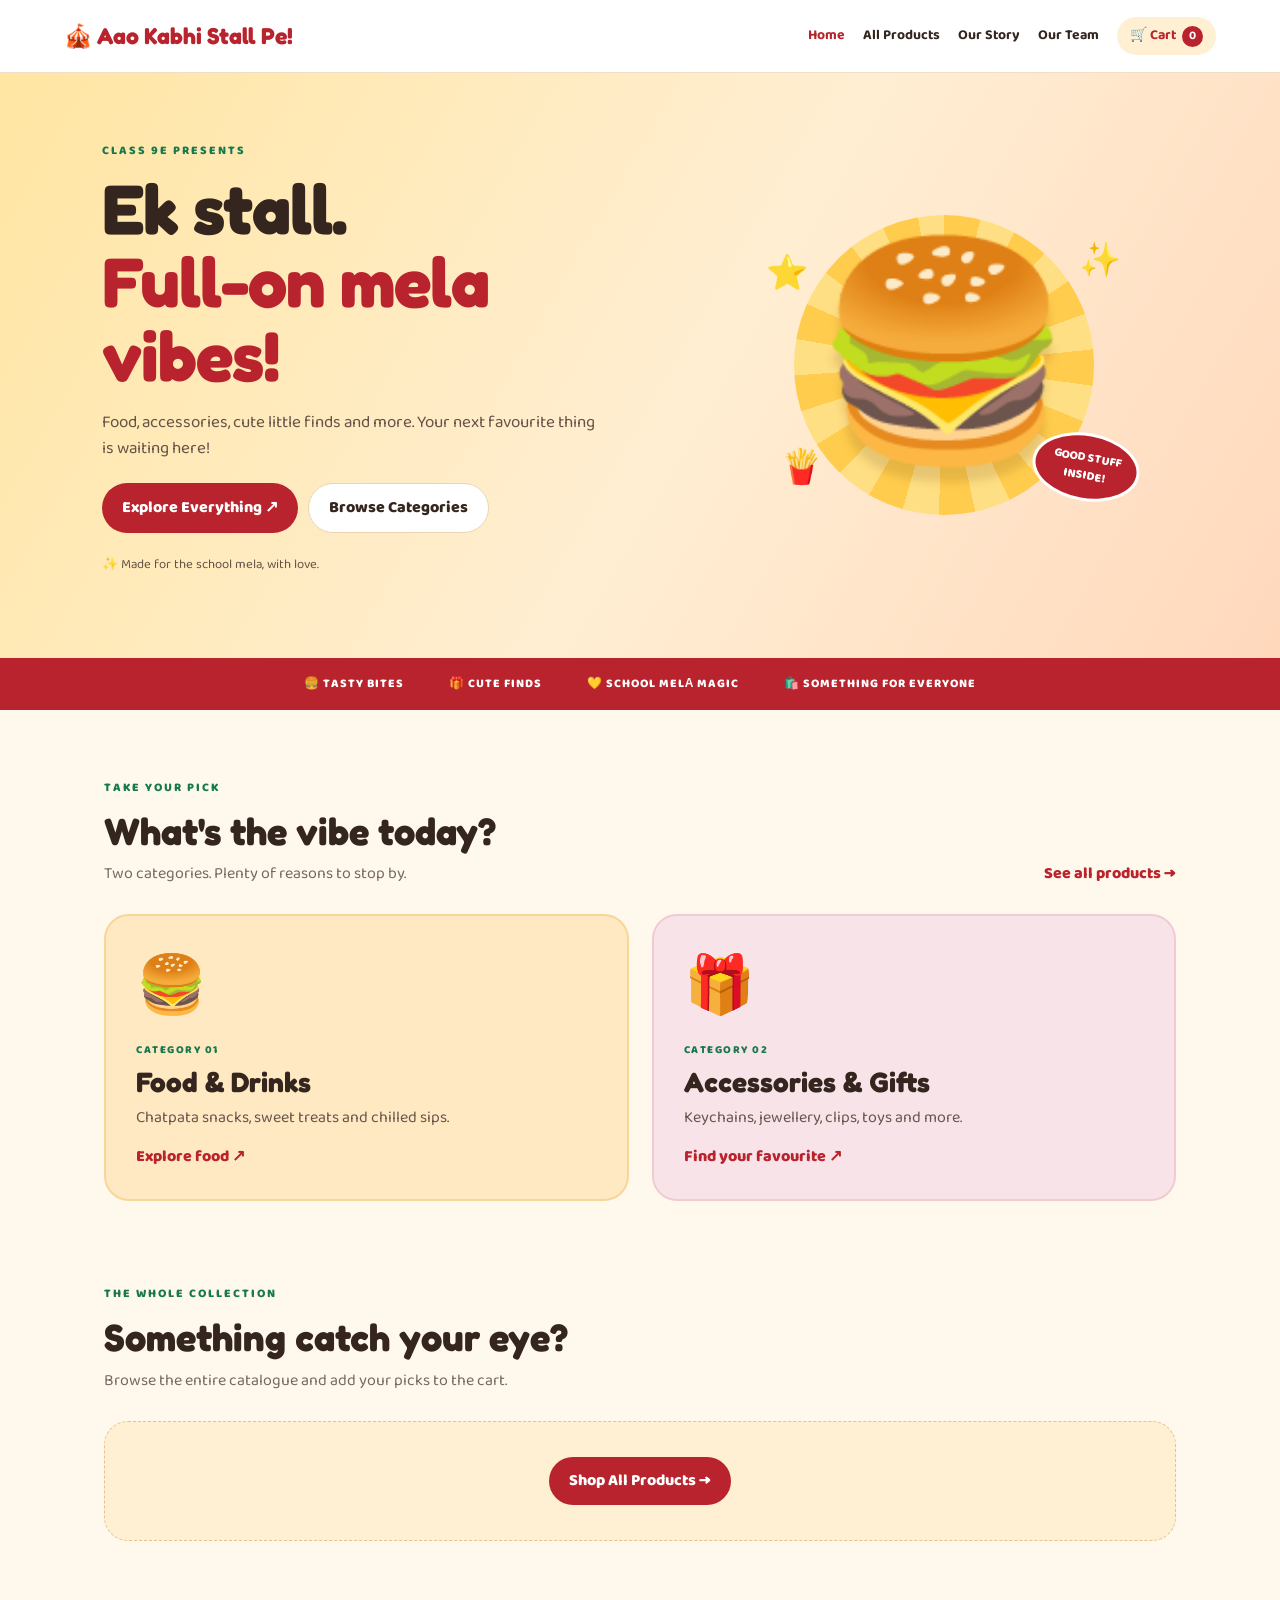
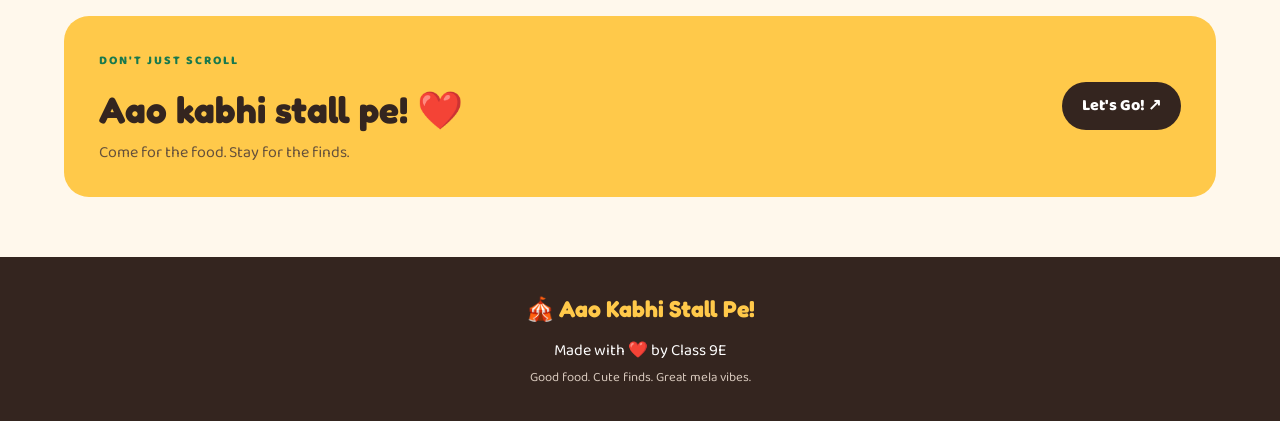
==== commit 991caaa2: "Revise index.html for updated content and layout Updated the HTML structure and content for the scho" ====
--- a/index.html
+++ b/index.html
@@ -2,130 +2,108 @@
 <html lang="en">
 <head>
   <meta charset="UTF-8">
-  <meta name="viewport" content="width=device-width, initial-scale=1">
-  <meta name="theme-color" content="#fff4dc">
-  <title>Aao Kabhi Stall Pe! — Desi Mela Vibes</title>
+  <meta name="viewport" content="width=device-width, initial-scale=1.0">
+  <title>Aao Kabhi Stall Pe! | School Mela</title>
   <link rel="stylesheet" href="style.css">
   <script src="script.js" defer></script>
 </head>
 <body>
-  <div class="announcement">
-    DILLI WALI VIBE ✦ SCHOOL MELAY WALA SWAAD ✦ CLASS 9E
-  </div>
-
   <header class="site-header">
-    <a class="brand" href="index.html">
-      <span class="brand-icon">🌶️</span>
-      <span>Aao Kabhi<br><b>Stall Pe!</b></span>
-    </a>
-    <nav class="navigation">
+    <a class="brand" href="index.html">🎪 Aao Kabhi Stall Pe!</a>
+    <nav>
       <a class="active" href="index.html">Home</a>
-      <a href="menu.html">Menu</a>
+      <a href="menu.html">All Products</a>
       <a href="story.html">Our Story</a>
-      <a href="team.html">Team</a>
+      <a href="team.html">Our Team</a>
+      <a class="cart-link" href="cart.html">🛒 Cart <span class="cart-count">0</span></a>
     </nav>
-    <a class="cart-link" href="cart.html">My Plate <span class="cart-count">0</span> 🛒</a>
   </header>
 
   <main>
     <section class="hero">
-      <div class="hero-text">
-        <span class="eyebrow">✳ YOUR FAVOURITE MELAY WALA ADDA ✳</span>
-        <h1>Aao Kabhi<br><span>Stall Pe!</span></h1>
-        <p class="hero-description">
-          Bhookh lagi? Mood mast karna hai? Come for the food,
-          stay for the full-on desi vibes. Your school mela just got tastier!
-        </p>
+      <div class="hero-copy">
+        <span class="eyebrow">CLASS 9E PRESENTS</span>
+        <h1>Ek stall.<br><span>Full-on mela vibes!</span></h1>
+        <p>Food, accessories, cute little finds and more. Your next favourite thing is waiting here!</p>
         <div class="hero-buttons">
-          <a class="button button-red" href="menu.html">Dekho Menu <span>↗</span></a>
-          <a class="button button-light" href="story.html">Our Story 💛</a>
+          <a class="button" href="menu.html">Explore Everything ↗</a>
+          <a class="button button-light" href="#categories">Browse Categories</a>
         </div>
-        <div class="hero-note">MADE WITH ❤️ BY CLASS 9E</div>
+        <p class="hero-note">✨ Made for the school mela, with love.</p>
       </div>
-
-      <div class="hero-art">
-        <div class="art-sun"></div>
-        <div class="art-sticker sticker-top">FULL ON<br>SWAAAD!</div>
-        <div class="food-orbit orbit-one">🍟</div>
-        <div class="food-orbit orbit-two">🥤</div>
-        <div class="food-orbit orbit-three">🍪</div>
-        <div class="food-main">🍔</div>
-        <div class="art-caption">PET BHI KHUSH,<br>DIL BHI KHUSH!</div>
-        <div class="art-spark spark-one">✳</div>
-        <div class="art-spark spark-two">✦</div>
+      <div class="hero-art" aria-label="Animated burger">
+        <div class="sunburst"></div>
+        <span class="floating floating-one">⭐</span>
+        <span class="floating floating-two">✨</span>
+        <span class="floating floating-three">🍟</span>
+        <div class="burger">🍔</div>
+        <div class="hero-sticker">GOOD STUFF<br>INSIDE!</div>
       </div>
     </section>
 
-    <div class="ticker">
-      <div class="ticker-track">
-        <span>CHATPATA ✳ MAZEDAAR ✳ POCKET-FRIENDLY ✳ DOSTI ✳ PET PUJA ✳ </span>
-        <span>CHATPATA ✳ MAZEDAAR ✳ POCKET-FRIENDLY ✳ DOSTI ✳ PET PUJA ✳ </span>
-      </div>
-    </div>
+    <section class="welcome-strip">
+      <span>🍔 TASTY BITES</span>
+      <span>🎁 CUTE FINDS</span>
+      <span>💛 SCHOOL MELА MAGIC</span>
+      <span>🛍️ SOMETHING FOR EVERYONE</span>
+    </section>
 
-    <section class="section home-menu-preview">
+    <section class="section" id="categories">
       <div class="section-heading">
         <div>
-          <span class="eyebrow">KUCH TOH BANTA HAI</span>
-          <h2>Cravings ka<br><span>scene set!</span></h2>
+          <span class="eyebrow">TAKE YOUR PICK</span>
+          <h2>What's the vibe today?</h2>
+          <p>Two categories. Plenty of reasons to stop by.</p>
         </div>
-        <a class="text-link" href="menu.html">Full menu dekho ↗</a>
+        <a class="text-link" href="menu.html">See all products →</a>
       </div>
 
-      <div class="feature-grid">
-        <a class="feature-card feature-yellow" href="menu.html">
-          <span class="feature-emoji">🍟</span>
-          <span class="feature-label">CHATPATA FAVOURITE</span>
-          <h3>Chilli Potato</h3>
-          <span class="feature-price">₹40</span>
+      <div class="category-grid">
+        <a class="category-card food-category" href="menu.html?category=Food%20%26%20Drinks">
+          <span class="category-emoji">🍔</span>
+          <span class="category-label">CATEGORY 01</span>
+          <h3>Food & Drinks</h3>
+          <p>Chatpata snacks, sweet treats and chilled sips.</p>
+          <span class="category-cta">Explore food ↗</span>
         </a>
-        <a class="feature-card feature-green" href="menu.html">
-          <span class="feature-emoji">🍝</span>
-          <span class="feature-label">CREAMY COMFORT</span>
-          <h3>White Sauce Pasta</h3>
-          <span class="feature-price">₹40</span>
-        </a>
-        <a class="feature-card feature-pink" href="menu.html">
-          <span class="feature-emoji">🥤</span>
-          <span class="feature-label">CHILLED VIBES</span>
-          <h3>Cold Coffee</h3>
-          <span class="feature-price">₹30</span>
+
+        <a class="category-card gifts-category" href="menu.html?category=Accessories%20%26%20Gifts">
+          <span class="category-emoji">🎁</span>
+          <span class="category-label">CATEGORY 02</span>
+          <h3>Accessories & Gifts</h3>
+          <p>Keychains, jewellery, clips, toys and more.</p>
+          <span class="category-cta">Find your favourite ↗</span>
         </a>
       </div>
     </section>
 
-    <section class="big-cta">
-      <div class="cta-doodle">✳</div>
-      <span class="eyebrow">THE CLASS 9E SPECIAL</span>
-      <h2>Good food.<br>Great dosts.<br><span>Epic mela memories.</span></h2>
-      <p>Come hungry. Leave happy. Repeat as needed.</p>
-      <a class="button button-yellow" href="menu.html">Chalo, order karein! →</a>
+    <section class="section popular-section">
+      <div class="section-heading">
+        <div>
+          <span class="eyebrow">THE WHOLE COLLECTION</span>
+          <h2>Something catch your eye?</h2>
+          <p>Browse the entire catalogue and add your picks to the cart.</p>
+        </div>
+      </div>
+      <div class="center-action">
+        <a class="button" href="menu.html">Shop All Products →</a>
+      </div>
     </section>
 
-    <section class="section mini-story">
-      <div class="mini-story-icon">🫶</div>
+    <section class="closing-banner">
       <div>
-        <span class="eyebrow">MORE THAN JUST FOOD</span>
-        <h2>Ek stall, dher saari vibes.</h2>
-        <p>
-          A little desi flavour, a lot of teamwork, and the happy chaos
-          of a school mela. That's what we're all about.
-        </p>
-        <a class="text-link" href="story.html">Hamari kahani padho ↗</a>
+        <span class="eyebrow">DON'T JUST SCROLL</span>
+        <h2>Aao kabhi stall pe! ❤️</h2>
+        <p>Come for the food. Stay for the finds.</p>
       </div>
+      <a class="button button-dark" href="menu.html">Let's Go! ↗</a>
     </section>
   </main>
 
-  <footer class="footer">
-    <a class="footer-brand" href="index.html">Aao Kabhi Stall Pe! 🌶️</a>
+  <footer class="site-footer">
+    <a class="brand footer-brand" href="index.html">🎪 Aao Kabhi Stall Pe!</a>
     <p>Made with ❤️ by Class 9E</p>
-    <div class="footer-links">
-      <a href="menu.html">Menu</a>
-      <a href="story.html">Story</a>
-      <a href="team.html">Team</a>
-      <a href="cart.html">My Plate</a>
-    </div>
-    <small>School Mela Edition · Pet bhi khush, dil bhi khush!</small>
+    <p class="footer-small">Good food. Cute finds. Great mela vibes.</p>
   </footer>
 </body>
-</html>+</html>
--- a/style.css
+++ b/style.css
@@ -1,1311 +1,1077 @@
 @import url('https://fonts.googleapis.com/css2?family=Baloo+2:wght@400;500;600;700;800&family=Fredoka:wght@400;500;600;700&display=swap');
 
 :root {
-  --cream: #fff7e8;
-  --paper: #fffdf6;
-  --red: #b9362b;
-  --red-dark: #8d2922;
-  --yellow: #f5d66e;
-  --green: #dcebd4;
-  --pink: #f5d9d3;
-  --blue: #d9e9f1;
-  --purple: #e8dff3;
-  --orange: #f7dfc5;
-  --ink: #29241f;
-  --muted: #74695e;
-  --line: #302820;
-  --radius: 22px;
-  --shadow: 5px 6px 0 var(--line);
+  --red: #b9232d;
+  --red-dark: #8e1822;
+  --cream: #fff8ec;
+  --yellow: #ffc94a;
+  --orange: #f59a38;
+  --green: #18794e;
+  --ink: #34251f;
+  --muted: #76685e;
+  --line: #f0dfc7;
+  --white: #fff;
+  --shadow: 0 8px 25px rgba(78, 46, 22, .08);
 }
 
 * {
   box-sizing: border-box;
+  margin: 0;
+  padding: 0;
 }
 
 html {
   scroll-behavior: smooth;
+  scroll-padding-top: 100px;
 }
 
 body {
-  margin: 0;
+  font-family: 'Baloo 2', 'Trebuchet MS', sans-serif;
   background: var(--cream);
   color: var(--ink);
-  font-family: 'Baloo 2', sans-serif;
-  font-size: 16px;
-  line-height: 1.55;
+  line-height: 1.5;
 }
 
 a {
   color: inherit;
-  text-decoration: none;
 }
 
 button {
   font: inherit;
 }
 
-button, a {
-  -webkit-tap-highlight-color: transparent;
-}
-
-button:focus-visible, a:focus-visible {
-  outline: 3px solid var(--red);
-  outline-offset: 4px;
-}
-
-.announcement {
-  background: var(--red);
-  color: #fff9e9;
-  text-align: center;
-  padding: 9px 12px;
-  font-size: 11px;
-  font-weight: 800;
-  letter-spacing: 1.5px;
-}
-
 .site-header {
-  max-width: 1240px;
-  margin: auto;
-  padding: 19px 5%;
-  display: flex;
-  align-items: center;
+  display: flex;
   justify-content: space-between;
-  gap: 22px;
+  align-items: center;
+  gap: 18px;
+  padding: 17px 5%;
+  background: var(--white);
+  border-bottom: 1px solid var(--line);
+  position: sticky;
+  top: 0;
+  z-index: 20;
 }
 
 .brand {
-  display: flex;
-  align-items: center;
-  gap: 10px;
   font-family: 'Fredoka', sans-serif;
-  font-size: 18px;
-  line-height: 1.05;
-  font-weight: 600;
-  flex-shrink: 0;
-}
-
-.brand b {
+  font-weight: 700;
+  font-size: 23px;
   color: var(--red);
-  font-size: 23px;
-}
-
-.brand-icon {
-  font-size: 36px;
-}
-
-.navigation {
-  display: flex;
-  align-items: center;
-  justify-content: center;
-  gap: 24px;
+  text-decoration: none;
+  white-space: nowrap;
+}
+
+.site-header nav {
+  display: flex;
+  align-items: center;
+  justify-content: flex-end;
+  gap: 18px;
   flex-wrap: wrap;
 }
 
-.navigation a {
+.site-header nav a {
+  color: var(--ink);
+  text-decoration: none;
+  font-weight: 700;
   font-size: 14px;
-  font-weight: 700;
-  color: #61564c;
   transition: color .2s;
 }
 
-.navigation a:hover,
-.navigation a.active {
+.site-header nav a:hover,
+.site-header nav a.active {
   color: var(--red);
 }
 
-.cart-link {
-  flex-shrink: 0;
-  padding: 10px 14px;
-  border: 2px solid var(--line);
-  border-radius: 12px;
-  font-size: 13px;
-  font-weight: 800;
-  background: var(--yellow);
-  box-shadow: 3px 3px 0 var(--line);
-  transition: transform .2s, box-shadow .2s;
-}
-
-.cart-link:hover {
-  transform: translate(2px, 2px);
-  box-shadow: 1px 1px 0 var(--line);
+.site-header nav .cart-link {
+  background: #fff0d4;
+  color: var(--red);
+  padding: 8px 13px;
+  border-radius: 22px;
 }
 
 .cart-count {
   display: inline-flex;
+  align-items: center;
+  justify-content: center;
   min-width: 21px;
   height: 21px;
-  align-items: center;
-  justify-content: center;
+  border-radius: 50%;
   background: var(--red);
   color: white;
+  font-size: 12px;
+  padding: 0 5px;
+  margin-left: 3px;
+}
+
+.hero {
+  display: grid;
+  grid-template-columns: 1.1fr .9fr;
+  align-items: center;
+  gap: 35px;
+  padding: 65px 8%;
+  min-height: 490px;
+  overflow: hidden;
+  background: linear-gradient(120deg, #ffe6a3 0%, #ffeed3 55%, #ffd8bc 100%);
+}
+
+.hero-copy {
+  max-width: 650px;
+}
+
+.eyebrow {
+  display: inline-block;
+  font-size: 12px;
+  font-weight: 800;
+  letter-spacing: 2px;
+  color: var(--green);
+  margin-bottom: 12px;
+}
+
+.hero h1,
+.page-hero h1 {
+  font-family: 'Fredoka', sans-serif;
+  font-size: clamp(40px, 5.5vw, 70px);
+  line-height: 1.05;
+  letter-spacing: -1px;
+}
+
+.hero h1 span,
+.page-hero h1 span {
+  color: var(--red);
+}
+
+.hero-copy > p {
+  font-size: 17px;
+  color: #645246;
+  max-width: 500px;
+  margin: 18px 0;
+}
+
+.hero-buttons {
+  display: flex;
+  gap: 10px;
+  flex-wrap: wrap;
+  margin-top: 22px;
+}
+
+.button {
+  display: inline-flex;
+  justify-content: center;
+  align-items: center;
+  border: 0;
+  border-radius: 30px;
+  padding: 12px 20px;
+  background: var(--red);
+  color: white;
+  text-decoration: none;
+  font-weight: 800;
+  cursor: pointer;
+  transition: transform .2s, background .2s;
+}
+
+.button:hover {
+  transform: translateY(-2px);
+  background: var(--red-dark);
+}
+
+.button-light {
+  background: white;
+  color: var(--ink);
+  border: 1px solid #ead5b5;
+}
+
+.button-light:hover {
+  background: #fffaf0;
+}
+
+.button-dark {
+  background: var(--ink);
+}
+
+.button-dark:hover {
+  background: #1d1511;
+}
+
+.hero-note {
+  font-size: 13px !important;
+  margin-top: 22px !important;
+}
+
+.hero-art {
+  position: relative;
+  display: grid;
+  place-items: center;
+  min-height: 340px;
+}
+
+.sunburst {
+  position: absolute;
+  width: 300px;
+  height: 300px;
   border-radius: 50%;
-  font-size: 11px;
-  margin: 0 2px;
-}
-
-.hero {
-  max-width: 1240px;
-  min-height: 510px;
-  margin: 0 auto;
-  padding: 45px 7% 65px;
-  display: grid;
-  grid-template-columns: 1.08fr .92fr;
-  align-items: center;
-  gap: 30px;
-}
-
-.hero-text {
+  background: repeating-conic-gradient(#ffcc4d 0deg 14deg, #ffdf83 14deg 28deg);
+  animation: sun-rotate 35s linear infinite;
+}
+
+.burger {
   position: relative;
   z-index: 1;
-}
-
-.eyebrow {
-  display: inline-block;
-  color: var(--red);
-  font-size: 11px;
-  font-weight: 800;
-  letter-spacing: 1.6px;
-}
-
-.hero h1,
-.page-banner h1 {
-  font-family: 'Fredoka', sans-serif;
-  font-size: clamp(58px, 8vw, 100px);
-  font-weight: 700;
-  line-height: .95;
-  letter-spacing: -3px;
-  margin: 19px 0;
-}
-
-.hero h1 span,
-.page-banner h1 span {
-  color: var(--red);
-}
-
-.hero-description {
-  max-width: 480px;
-  color: var(--muted);
-  font-size: 17px;
-  line-height: 1.8;
-  margin-bottom: 25px;
-}
-
-.hero-buttons {
-  display: flex;
-  flex-wrap: wrap;
-  gap: 12px;
-}
-
-.button {
-  display: inline-flex;
-  align-items: center;
-  justify-content: center;
-  gap: 10px;
-  padding: 13px 20px;
-  border: 2px solid var(--line);
-  border-radius: 13px;
-  font-size: 14px;
-  font-weight: 800;
-  cursor: pointer;
-  box-shadow: 3px 4px 0 var(--line);
-  transition: transform .2s, box-shadow .2s;
-}
-
-.button:hover {
-  transform: translate(2px, 2px);
-  box-shadow: 1px 2px 0 var(--line);
-}
-
-.button-red {
+  font-size: clamp(125px, 17vw, 210px);
+  filter: drop-shadow(0 15px 4px rgba(95, 52, 16, .15));
+  animation: burger-bob 2.8s ease-in-out infinite;
+  transform-origin: center;
+}
+
+.floating {
+  position: absolute;
+  z-index: 2;
+  font-size: 34px;
+  animation: float-around 3s ease-in-out infinite;
+}
+
+.floating-one {
+  top: 16%;
+  left: 12%;
+}
+
+.floating-two {
+  top: 12%;
+  right: 12%;
+  animation-delay: .7s;
+}
+
+.floating-three {
+  bottom: 12%;
+  left: 15%;
+  animation-delay: 1.2s;
+}
+
+.hero-sticker {
+  position: absolute;
+  z-index: 3;
+  bottom: 10%;
+  right: 8%;
   background: var(--red);
   color: white;
-}
-
-.button-light {
-  background: var(--paper);
-  color: var(--ink);
-}
-
-.button-yellow {
-  background: var(--yellow);
-  color: var(--ink);
-}
-
-.button-outline {
-  background: transparent;
-  color: var(--ink);
-}
-
-.hero-note {
-  margin-top: 32px;
-  color: var(--muted);
-  font-size: 10px;
-  font-weight: 800;
-  letter-spacing: 2px;
-}
-
-.hero-art {
-  position: relative;
+  padding: 13px 17px;
+  border: 3px solid white;
+  border-radius: 50%;
+  text-align: center;
+  font-size: 12px;
+  font-weight: 800;
+  transform: rotate(10deg);
+}
+
+@keyframes burger-bob {
+  0%, 100% { transform: translateY(0) rotate(-4deg); }
+  50% { transform: translateY(-17px) rotate(4deg); }
+}
+
+@keyframes sun-rotate {
+  to { transform: rotate(360deg); }
+}
+
+@keyframes float-around {
+  0%, 100% { transform: translateY(0) rotate(-8deg); }
+  50% { transform: translateY(-13px) rotate(10deg); }
+}
+
+.welcome-strip {
   display: flex;
   justify-content: center;
   align-items: center;
-  min-height: 390px;
-  isolation: isolate;
-}
-
-.art-sun {
-  position: absolute;
-  width: min(90%, 365px);
-  aspect-ratio: 1;
-  background: var(--yellow);
-  border: 3px solid var(--line);
-  border-radius: 48% 52% 47% 53%;
-  transform: rotate(-7deg);
-  z-index: -1;
-}
-
-.food-main {
-  font-size: clamp(120px, 18vw, 205px);
-  filter: drop-shadow(4px 7px 0 rgba(41,36,31,.12));
-  transform: rotate(-9deg);
-  animation: bob 3s ease-in-out infinite;
-}
-
-.food-orbit {
-  position: absolute;
-  display: grid;
-  place-items: center;
-  width: 78px;
-  height: 78px;
-  background: var(--paper);
-  border: 2px solid var(--line);
-  border-radius: 50%;
-  font-size: 39px;
-  box-shadow: 3px 3px 0 var(--line);
-}
-
-.orbit-one {
-  top: 38px;
-  left: 8%;
-  transform: rotate(-12deg);
-}
-
-.orbit-two {
-  right: 3%;
-  top: 30%;
-  transform: rotate(12deg);
-}
-
-.orbit-three {
-  left: 10%;
-  bottom: 20px;
-  transform: rotate(9deg);
-}
-
-.art-sticker {
-  position: absolute;
-  z-index: 2;
+  flex-wrap: wrap;
+  gap: 20px 45px;
+  padding: 17px 20px;
   background: var(--red);
   color: white;
-  border: 2px solid var(--line);
-  border-radius: 50%;
-  width: 94px;
-  height: 94px;
+  font-size: 12px;
+  font-weight: 800;
+  letter-spacing: 1px;
+}
+
+.section {
+  max-width: 1200px;
+  margin: auto;
+  padding: 65px 5%;
+}
+
+.section-heading {
+  display: flex;
+  justify-content: space-between;
+  align-items: flex-end;
+  gap: 20px;
+  margin-bottom: 28px;
+}
+
+.section-heading h2,
+.catalogue-info h2,
+.cart-heading h2 {
+  font-family: 'Fredoka', sans-serif;
+  font-size: clamp(28px, 4vw, 38px);
+  line-height: 1.2;
+}
+
+.section-heading p,
+.page-hero p {
+  color: var(--muted);
+  margin-top: 8px;
+}
+
+.text-link {
+  color: var(--red);
+  font-weight: 800;
+  text-decoration: none;
+  white-space: nowrap;
+}
+
+.category-grid {
+  display: grid;
+  grid-template-columns: repeat(2, minmax(0, 1fr));
+  gap: 23px;
+}
+
+.category-card {
+  display: flex;
+  flex-direction: column;
+  align-items: flex-start;
+  min-height: 270px;
+  padding: 30px;
+  border-radius: 25px;
+  text-decoration: none;
+  border: 2px solid transparent;
+  transition: transform .25s, box-shadow .25s;
+}
+
+.category-card:hover {
+  transform: translateY(-6px);
+  box-shadow: var(--shadow);
+}
+
+.food-category {
+  background: #ffe9c3;
+  border-color: #f8d598;
+}
+
+.gifts-category {
+  background: #f8e4e8;
+  border-color: #f0cbd2;
+}
+
+.category-emoji {
+  font-size: 57px;
+  margin-bottom: 10px;
+  animation: mini-bob 3s ease-in-out infinite;
+}
+
+.gifts-category .category-emoji {
+  animation-delay: .6s;
+}
+
+@keyframes mini-bob {
+  0%, 100% { transform: translateY(0); }
+  50% { transform: translateY(-7px); }
+}
+
+.category-label {
+  font-size: 11px;
+  letter-spacing: 1.5px;
+  font-weight: 800;
+  color: var(--green);
+}
+
+.category-card h3 {
+  font-family: 'Fredoka', sans-serif;
+  font-size: 28px;
+  margin: 3px 0;
+}
+
+.category-card p {
+  color: #66544a;
+  margin-bottom: 15px;
+}
+
+.category-cta {
+  color: var(--red);
+  font-weight: 800;
+  margin-top: auto;
+}
+
+.popular-section {
+  padding-top: 15px;
+}
+
+.center-action {
+  text-align: center;
+  padding: 35px;
+  background: #fff0d4;
+  border: 1px dashed #e7c28e;
+  border-radius: 24px;
+}
+
+.closing-banner {
+  margin: 10px 5% 60px;
+  padding: 32px 35px;
+  border-radius: 25px;
+  background: var(--yellow);
+  display: flex;
+  align-items: center;
+  justify-content: space-between;
+  gap: 20px;
+}
+
+.closing-banner h2 {
+  font-family: 'Fredoka', sans-serif;
+  font-size: clamp(26px, 4vw, 37px);
+}
+
+.closing-banner p {
+  color: #65503b;
+  margin-top: 4px;
+}
+
+.page-hero {
+  text-align: center;
+  padding: 65px 20px 55px;
+  background: linear-gradient(135deg, #ffedc9, #ffe1dc);
+}
+
+.page-hero h1 {
+  font-size: clamp(35px, 5vw, 54px);
+}
+
+.page-hero p {
+  max-width: 650px;
+  margin: 14px auto 0;
+}
+
+.catalogue {
+  padding-top: 40px;
+}
+
+.filter-row {
+  display: flex;
+  flex-wrap: wrap;
+  gap: 10px;
+  margin-bottom: 35px;
+}
+
+.filter-button {
+  border: 1px solid var(--line);
+  background: white;
+  padding: 10px 16px;
+  border-radius: 30px;
+  font-weight: 800;
+  cursor: pointer;
+  color: var(--ink);
+  transition: .2s;
+}
+
+.filter-button:hover,
+.filter-button.selected {
+  background: var(--red);
+  color: white;
+  border-color: var(--red);
+}
+
+.catalogue-info {
+  display: flex;
+  justify-content: space-between;
+  align-items: center;
+  gap: 15px;
+  margin-bottom: 22px;
+}
+
+.catalogue-info p {
+  color: var(--muted);
+  font-size: 14px;
+}
+
+.product-grid {
+  display: grid;
+  grid-template-columns: repeat(3, minmax(0, 1fr));
+  gap: 20px;
+}
+
+.product-card {
+  display: flex;
+  flex-direction: column;
+  background: white;
+  border: 1px solid var(--line);
+  border-radius: 20px;
+  padding: 20px;
+  box-shadow: 0 5px 15px rgba(70, 45, 22, .04);
+  transition: transform .2s, box-shadow .2s;
+}
+
+.product-card:hover {
+  transform: translateY(-4px);
+  box-shadow: var(--shadow);
+}
+
+.product-art {
+  display: grid;
+  place-items: center;
+  min-height: 125px;
+  border-radius: 15px;
+  background: #fff0d4;
+  font-size: 57px;
+  margin-bottom: 15px;
+}
+
+.product-card:nth-child(3n+2) .product-art {
+  background: #fce7eb;
+}
+
+.product-card:nth-child(3n) .product-art {
+  background: #e7f2dc;
+}
+
+.product-category {
+  color: var(--green);
+  font-size: 11px;
+  letter-spacing: 1px;
+  font-weight: 800;
+  text-transform: uppercase;
+}
+
+.product-card h3 {
+  font-family: 'Fredoka', sans-serif;
+  font-size: 19px;
+  margin: 5px 0 15px;
+}
+
+.product-bottom {
+  display: flex;
+  align-items: center;
+  justify-content: space-between;
+  gap: 10px;
+  margin-top: auto;
+}
+
+.product-price {
+  font-size: 22px;
+  font-weight: 800;
+  color: var(--green);
+  white-space: nowrap;
+}
+
+.add-button {
+  border: none;
+  background: var(--red);
+  color: white;
+  border-radius: 22px;
+  padding: 9px 13px;
+  font-weight: 800;
+  cursor: pointer;
+  transition: background .2s;
+}
+
+.add-button:hover {
+  background: var(--red-dark);
+}
+
+.story-layout {
+  display: grid;
+  grid-template-columns: .8fr 1.2fr;
+  gap: 45px;
+  align-items: center;
+}
+
+.story-illustration {
+  min-height: 330px;
   display: grid;
   place-content: center;
   text-align: center;
+  font-size: 65px;
+  line-height: 1.3;
+  background: #ffe6a3;
+  border-radius: 30px;
+  animation: mini-bob 4s ease-in-out infinite;
+}
+
+.story-copy h2 {
   font-family: 'Fredoka', sans-serif;
-  font-size: 17px;
-  font-weight: 700;
-  line-height: 1.05;
-  transform: rotate(12deg);
-}
-
-.sticker-top {
-  top: 5px;
-  right: 12%;
-}
-
-.art-caption {
-  position: absolute;
-  bottom: 0;
-  right: 7%;
-  background: var(--paper);
-  border: 2px solid var(--line);
-  border-radius: 12px;
-  padding: 8px 13px;
-  font-size: 10px;
-  font-weight: 800;
-  line-height: 1.5;
-  transform: rotate(-5deg);
-}
-
-.art-spark {
-  position: absolute;
   font-size: 35px;
+  line-height: 1.15;
+  margin-bottom: 16px;
+}
+
+.story-copy p {
+  color: var(--muted);
+  margin-bottom: 15px;
+}
+
+.story-highlight {
+  color: var(--red) !important;
+  font-size: 19px;
+  font-weight: 800;
+}
+
+.story-copy .button {
+  margin-top: 8px;
+}
+
+.team-grid {
+  display: grid;
+  grid-template-columns: repeat(3, minmax(0, 1fr));
+  gap: 20px;
+}
+
+.team-card {
+  text-align: center;
+  background: white;
+  border: 1px solid var(--line);
+  border-radius: 20px;
+  padding: 28px 15px;
+  box-shadow: var(--shadow);
+}
+
+.team-avatar {
+  display: grid;
+  place-items: center;
+  width: 80px;
+  height: 80px;
+  margin: 0 auto 15px;
+  border-radius: 50%;
+  background: #ffedc5;
+  font-size: 38px;
+}
+
+.team-card h2 {
+  font-family: 'Fredoka', sans-serif;
+  font-size: 21px;
+}
+
+.team-card p {
+  color: var(--muted);
+}
+
+.team-card .team-role {
   color: var(--red);
-}
-
-.spark-one {
-  top: 18%;
-  right: 1%;
-}
-
-.spark-two {
-  left: 25%;
-  bottom: 3%;
-}
-
-@keyframes bob {
-  0%, 100% { transform: translateY(0) rotate(-9deg); }
-  50% { transform: translateY(-9px) rotate(-5deg); }
-}
-
-.ticker {
-  overflow: hidden;
+  font-weight: 800;
+}
+
+.cart-section {
+  padding-top: 40px;
+}
+
+.cart-layout {
+  display: grid;
+  grid-template-columns: minmax(0, 1.6fr) minmax(260px, .8fr);
+  gap: 30px;
+  align-items: start;
+}
+
+.cart-heading {
+  display: flex;
+  justify-content: space-between;
+  align-items: center;
+  margin-bottom: 20px;
+}
+
+.text-button {
+  border: none;
+  background: none;
+  color: var(--red);
+  font-weight: 800;
+  cursor: pointer;
+}
+
+.cart-items {
+  display: grid;
+  gap: 13px;
+}
+
+.cart-row {
+  display: grid;
+  grid-template-columns: 60px minmax(0, 1fr) auto;
+  align-items: center;
+  gap: 15px;
+  background: white;
+  border: 1px solid var(--line);
+  border-radius: 17px;
+  padding: 15px;
+}
+
+.cart-product-emoji {
+  display: grid;
+  place-items: center;
+  width: 60px;
+  height: 60px;
+  border-radius: 13px;
+  background: #fff0d4;
+  font-size: 30px;
+}
+
+.cart-product-name {
+  font-weight: 800;
+  line-height: 1.3;
+}
+
+.cart-product-price {
+  color: var(--green);
+  font-size: 14px;
+  margin-top: 4px;
+}
+
+.quantity-control {
+  display: flex;
+  align-items: center;
+  gap: 10px;
+  margin-top: 8px;
+}
+
+.quantity-control button {
+  width: 28px;
+  height: 28px;
+  border: 1px solid var(--line);
+  background: #fff8ec;
+  border-radius: 50%;
+  font-weight: 800;
+  cursor: pointer;
+}
+
+.quantity-control button:hover {
   background: var(--yellow);
-  border-top: 2px solid var(--line);
-  border-bottom: 2px solid var(--line);
-  transform: rotate(-1deg) scale(1.02);
-}
-
-.ticker-track {
-  width: max-content;
-  display: flex;
-  animation: ticker 28s linear infinite;
-}
-
-.ticker-track span {
-  flex-shrink: 0;
+}
+
+.cart-line-total {
+  font-weight: 800;
+  text-align: right;
+  white-space: nowrap;
+}
+
+.remove-button {
+  display: block;
+  border: none;
+  background: none;
+  color: var(--red);
+  cursor: pointer;
+  font-size: 12px;
+  margin-top: 7px;
+  margin-left: auto;
+}
+
+.cart-summary {
+  position: sticky;
+  top: 110px;
+  padding: 25px;
+  background: #fff0d4;
+  border: 1px solid #eed6a9;
+  border-radius: 22px;
+}
+
+.cart-summary h2 {
+  font-family: 'Fredoka', sans-serif;
+  font-size: 27px;
+  margin-bottom: 22px;
+}
+
+.summary-line {
+  display: flex;
+  justify-content: space-between;
+  gap: 15px;
   padding: 12px 0;
+  border-bottom: 1px solid #e8d3ad;
+}
+
+.total-line {
+  font-size: 20px;
+  border-bottom: none;
+}
+
+.total-line strong {
+  color: var(--green);
+}
+
+.summary-note {
+  color: var(--muted);
   font-size: 13px;
-  font-weight: 800;
-  letter-spacing: 2px;
-}
-
-@keyframes ticker {
-  to { transform: translateX(-50%); }
-}
-
-.section {
-  max-width: 1160px;
-  margin: auto;
-  padding: 85px 5%;
-}
-
-.section-heading {
-  display: flex;
-  justify-content: space-between;
-  align-items: end;
-  gap: 20px;
-  margin-bottom: 32px;
-}
-
-.section-heading h2,
-.mini-story h2 {
-  font-family: 'Fredoka', sans-serif;
-  font-size: clamp(35px, 5vw, 53px);
-  line-height: 1.05;
-  letter-spacing: -1px;
-  margin: 10px 0 0;
-}
-
-.section-heading h2 span,
-.mini-story h2 span {
-  color: var(--red);
-}
-
-.text-link {
-  display: inline-block;
-  font-weight: 800;
-  color: var(--red);
-  border-bottom: 2px solid var(--red);
-  padding-bottom: 3px;
-  font-size: 13px;
-}
-
-.feature-grid {
-  display: grid;
-  grid-template-columns: repeat(3, minmax(0, 1fr));
-  gap: 22px;
-}
-
-.feature-card {
-  position: relative;
-  min-height: 255px;
-  padding: 24px;
-  border: 2px solid var(--line);
-  border-radius: var(--radius);
-  box-shadow: var(--shadow);
-  transition: transform .2s, box-shadow .2s;
-}
-
-.feature-card:hover {
-  transform: translate(3px, 3px);
-  box-shadow: 2px 3px 0 var(--line);
-}
-
-.feature-yellow { background: #f8e5a1; }
-.feature-green { background: var(--green); }
-.feature-pink { background: var(--pink); }
-
-.feature-emoji {
-  display: block;
-  font-size: 67px;
-  margin-bottom: 17px;
-}
-
-.feature-label,
-.category {
-  font-size: 10px;
-  color: var(--red);
-  font-weight: 800;
-  letter-spacing: 1px;
-}
-
-.feature-card h3 {
-  font-family: 'Fredoka', sans-serif;
-  font-size: 24px;
-  margin: 5px 0;
-}
-
-.feature-price {
-  position: absolute;
-  top: 20px;
-  right: 20px;
-  padding: 5px 10px;
-  background: var(--paper);
-  border: 2px solid var(--line);
-  border-radius: 10px;
-  font-weight: 800;
-}
-
-.big-cta {
-  position: relative;
-  overflow: hidden;
-  margin: 0 4%;
-  padding: 75px 20px;
-  text-align: center;
-  color: white;
-  background: var(--red);
-  border: 2px solid var(--line);
-  border-radius: 30px;
-}
-
-.big-cta .eyebrow {
-  color: var(--yellow);
-}
-
-.big-cta h2 {
-  font-family: 'Fredoka', sans-serif;
-  font-size: clamp(40px, 7vw, 70px);
-  line-height: 1.02;
-  margin: 18px 0;
-}
-
-.big-cta h2 span {
-  color: var(--yellow);
-}
-
-.big-cta p {
-  color: #ffe8d8;
-  margin-bottom: 25px;
-}
-
-.cta-doodle {
-  position: absolute;
-  top: -45px;
-  right: 7%;
-  color: rgba(255,255,255,.12);
-  font-size: 190px;
-}
-
-.mini-story {
-  display: grid;
-  grid-template-columns: 130px 1fr;
-  gap: 25px;
-  align-items: center;
-}
-
-.mini-story-icon {
-  display: grid;
-  place-items: center;
-  background: var(--green);
-  border: 2px solid var(--line);
-  border-radius: 50%;
-  width: 115px;
-  height: 115px;
-  font-size: 57px;
-}
-
-.mini-story p {
-  color: var(--muted);
-  max-width: 650px;
-}
-
-.page-banner {
-  position: relative;
-  overflow: hidden;
-  padding: 72px 6%;
-  text-align: center;
-  border-top: 2px solid var(--line);
-  border-bottom: 2px solid var(--line);
-}
-
-.banner-yellow { background: #f8e5a1; }
-.banner-green { background: var(--green); }
-.banner-pink { background: var(--pink); }
-
-.page-banner h1 {
-  font-size: clamp(56px, 9vw, 91px);
   margin: 16px 0;
 }
 
-.page-banner p {
-  max-width: 570px;
-  margin: 0 auto;
-  color: #5f5348;
-  font-size: 16px;
-}
-
-.banner-doodle {
-  margin-top: 20px;
-  font-size: 30px;
-  letter-spacing: 8px;
-}
-
-.menu-heading {
-  align-items: center;
-}
-
-.menu-count,
-.team-stamp {
-  border: 2px solid var(--line);
-  border-radius: 12px;
-  padding: 9px 13px;
-  font-size: 11px;
-  font-weight: 800;
-  background: var(--yellow);
-  white-space: nowrap;
-}
-
-.menu-grid {
-  display: grid;
-  grid-template-columns: repeat(3, minmax(0, 1fr));
-  gap: 24px;
-}
-
-.menu-card {
-  overflow: hidden;
-  background: var(--paper);
-  border: 2px solid var(--line);
-  border-radius: 20px;
-  box-shadow: 4px 5px 0 var(--line);
-  transition: transform .2s, box-shadow .2s;
-}
-
-.menu-card:hover {
-  transform: translate(2px, 2px);
-  box-shadow: 2px 3px 0 var(--line);
-}
-
-.menu-art {
-  position: relative;
-  min-height: 170px;
-  display: grid;
-  place-items: center;
-  border-bottom: 2px solid var(--line);
-}
-
-.menu-art > span {
-  font-size: 78px;
-  filter: drop-shadow(3px 4px 0 rgba(41,36,31,.1));
-  transition: transform .2s;
-}
-
-.menu-card:hover .menu-art > span {
-  transform: scale(1.08) rotate(-4deg);
-}
-
-.menu-art > b {
-  position: absolute;
-  top: 12px;
-  left: 14px;
-  font-size: 11px;
-  letter-spacing: 1px;
-}
-
-.art-yellow { background: #f8e5a1; }
-.art-green { background: var(--green); }
-.art-blue { background: var(--blue); }
-.art-pink { background: var(--pink); }
-.art-purple { background: var(--purple); }
-.art-orange { background: var(--orange); }
-
-.menu-card-content {
-  padding: 20px;
-}
-
-.menu-card-content h3 {
-  font-family: 'Fredoka', sans-serif;
-  font-size: 24px;
-  margin: 6px 0;
-}
-
-.menu-card-content p {
-  min-height: 75px;
-  margin: 7px 0 20px;
-  font-size: 13px;
-  color: var(--muted);
-  line-height: 1.7;
-}
-
-.menu-card-bottom {
-  display: flex;
-  align-items: center;
-  justify-content: space-between;
-  gap: 10px;
-  border-top: 1px dashed #c9bdae;
-  padding-top: 14px;
-}
-
-.menu-card-bottom strong {
-  font-family: 'Fredoka', sans-serif;
-  font-size: 26px;
-}
-
-.add-button {
-  border: 2px solid var(--line);
-  border-radius: 10px;
-  padding: 8px 15px;
-  background: var(--yellow);
-  color: var(--ink);
-  font-weight: 800;
-  cursor: pointer;
-  box-shadow: 2px 2px 0 var(--line);
-  transition: transform .2s, background .2s;
-}
-
-.add-button:hover {
-  transform: translate(1px, 1px);
-  background: #f0ca4b;
-}
-
-.menu-bottom-cta {
-  margin-top: 50px;
-  text-align: center;
-  padding: 30px;
-  background: var(--green);
-  border: 2px solid var(--line);
-  border-radius: 20px;
-}
-
-.menu-bottom-cta p {
-  font-size: 20px;
-  font-weight: 700;
-}
-
-.story-layout {
-  display: grid;
-  grid-template-columns: 1fr 1fr;
-  gap: 25px;
-}
-
-.story-card {
-  padding: 30px;
-  border: 2px solid var(--line);
-  border-radius: 22px;
-  box-shadow: 4px 5px 0 var(--line);
-}
-
-.story-card-main {
-  grid-column: 1 / -1;
-  background: var(--paper);
-}
-
-.story-card-yellow { background: #f8e5a1; }
-.story-card-pink { background: var(--pink); }
-
-.story-number {
-  font-size: 10px;
-  font-weight: 800;
-  letter-spacing: 1.3px;
-  color: var(--red);
-}
-
-.story-emoji {
-  font-size: 52px;
-  margin: 15px 0;
-}
-
-.story-card h2 {
-  font-family: 'Fredoka', sans-serif;
-  font-size: clamp(27px, 4vw, 38px);
-  line-height: 1.1;
-  margin: 10px 0;
-}
-
-.story-card p {
-  color: #62564a;
-  line-height: 1.9;
-}
-
-.story-motto {
-  grid-column: 1 / -1;
-  padding: 45px 20px;
-  text-align: center;
-  background: var(--red);
-  color: white;
-  border: 2px solid var(--line);
-  border-radius: 24px;
-}
-
-.story-motto > span {
-  color: var(--yellow);
-  font-size: 11px;
-  font-weight: 800;
-  letter-spacing: 2px;
-}
-
-.story-motto h2 {
-  font-family: 'Fredoka', sans-serif;
-  font-size: clamp(40px, 7vw, 66px);
-  line-height: 1.05;
-  margin: 15px 0;
-}
-
-.story-motto em {
-  color: var(--yellow);
-  font-style: normal;
-}
-
-.story-motto p {
-  margin-bottom: 25px;
-  color: #ffe6d7;
-}
-
-.team-grid {
-  display: grid;
-  grid-template-columns: repeat(3, minmax(0, 1fr));
-  gap: 23px;
-}
-
-.team-card {
-  padding: 22px;
-  border: 2px solid var(--line);
-  border-radius: 22px;
-  box-shadow: 4px 5px 0 var(--line);
-  transition: transform .2s;
-}
-
-.team-card:hover {
-  transform: translateY(-4px);
-}
-
-.team-leader { background: var(--paper); }
-.team-yellow { background: #f8e5a1; }
-.team-green { background: var(--green); }
-.team-pink { background: var(--pink); }
-.team-purple { background: var(--purple); }
-
-.team-card-top {
-  display: flex;
-  justify-content: space-between;
-  gap: 8px;
-  font-size: 9px;
-  font-weight: 800;
-  letter-spacing: 1px;
-}
-
-.team-avatar {
-  width: 100px;
-  height: 100px;
-  margin: 27px auto 17px;
-  display: grid;
-  place-items: center;
-  font-size: 52px;
-  border: 2px solid var(--line);
-  border-radius: 50%;
-  background: rgba(255,255,255,.6);
-}
-
-.team-card h3 {
-  text-align: center;
-  font-family: 'Fredoka', sans-serif;
-  font-size: 23px;
-  margin: 8px 0;
-}
-
-.team-role {
+.checkout-button {
+  width: 100%;
+}
+
+.continue-link {
   display: block;
   text-align: center;
   color: var(--red);
-  font-size: 11px;
-  font-weight: 800;
-}
-
-.team-card p {
+  font-weight: 800;
+  text-decoration: none;
+  margin-top: 15px;
+}
+
+.empty-state {
+  padding: 35px 20px;
+  background: white;
+  border: 1px dashed #dfc7a5;
+  border-radius: 20px;
   text-align: center;
+}
+
+.empty-state .empty-emoji {
+  font-size: 55px;
+}
+
+.empty-state h3 {
+  font-family: 'Fredoka', sans-serif;
+  font-size: 25px;
+  margin: 10px 0;
+}
+
+.empty-state p {
+  color: var(--muted);
+  margin-bottom: 18px;
+}
+
+.site-footer {
+  background: var(--ink);
+  color: white;
+  text-align: center;
+  padding: 30px 15px;
+  line-height: 1.9;
+}
+
+.footer-brand {
+  display: inline-block;
+  color: var(--yellow);
+  margin-bottom: 5px;
+}
+
+.footer-small {
+  color: #d6c7bb;
   font-size: 13px;
-  color: #62564a;
-  line-height: 1.7;
-  margin: 15px 0 5px;
-}
-
-.team-motto {
-  display: flex;
-  align-items: center;
-  gap: 25px;
-  margin-top: 45px;
-  padding: 32px;
-  background: var(--yellow);
-  border: 2px solid var(--line);
-  border-radius: 22px;
-}
-
-.team-motto-emoji {
-  font-size: 70px;
-}
-
-.team-motto h2 {
-  font-family: 'Fredoka', sans-serif;
-  font-size: clamp(30px, 5vw, 47px);
-  line-height: 1.05;
-  margin: 10px 0;
-}
-
-.team-motto p {
-  color: #62564a;
-}
-
-.cart-section {
-  max-width: 950px;
-}
-
-.cart-items {
-  display: grid;
-  gap: 15px;
-}
-
-.cart-row {
-  display: grid;
-  grid-template-columns: 1fr auto auto;
-  gap: 18px;
-  align-items: center;
-  padding: 18px;
-  background: var(--paper);
-  border: 2px solid var(--line);
-  border-radius: 18px;
-}
-
-.cart-item-name {
-  font-family: 'Fredoka', sans-serif;
-  font-size: 21px;
-  font-weight: 600;
-}
-
-.cart-item-price {
-  font-size: 12px;
-  color: var(--muted);
-}
-
-.cart-subtotal {
-  font-weight: 800;
-  white-space: nowrap;
-}
-
-.quantity-controls {
-  display: flex;
-  align-items: center;
-  gap: 10px;
-}
-
-.quantity-button {
-  width: 35px;
-  height: 35px;
-  border: 2px solid var(--line);
-  border-radius: 10px;
-  background: var(--yellow);
-  font-size: 20px;
-  font-weight: 800;
-  cursor: pointer;
-}
-
-.quantity-value {
-  min-width: 20px;
-  text-align: center;
-  font-weight: 800;
-}
-
-.remove-button {
-  display: block;
-  border: 0;
-  padding: 5px 0;
-  background: transparent;
-  color: var(--red);
-  font-size: 11px;
-  font-weight: 800;
-  cursor: pointer;
-}
-
-.cart-total-card {
-  display: flex;
-  justify-content: space-between;
-  align-items: center;
-  gap: 20px;
-  margin-top: 25px;
-  padding: 25px;
-  background: var(--yellow);
-  border: 2px solid var(--line);
-  border-radius: 20px;
-}
-
-.total-copy h2 {
-  font-family: 'Fredoka', sans-serif;
-  font-size: 30px;
-  margin: 4px 0;
-}
-
-.total-copy p {
-  color: #62564a;
-  font-size: 12px;
-  margin: 5px 0 0;
-}
-
-.total-amount {
-  font-family: 'Fredoka', sans-serif;
-  font-size: clamp(35px, 6vw, 52px);
-  font-weight: 700;
-  white-space: nowrap;
-}
-
-.cart-actions {
-  display: flex;
-  flex-wrap: wrap;
-  gap: 12px;
-  margin-top: 22px;
-}
-
-.cart-disclaimer {
-  color: var(--muted);
-  font-size: 12px;
-  margin-top: 25px;
-}
-
-.empty-cart {
-  padding: 45px 20px;
-  text-align: center;
-  background: var(--paper);
-  border: 2px dashed var(--line);
-  border-radius: 22px;
-}
-
-.empty-cart-emoji {
-  font-size: 65px;
-}
-
-.empty-cart h2 {
-  font-family: 'Fredoka', sans-serif;
-  font-size: 31px;
-}
-
-.empty-cart p {
-  color: var(--muted);
-  margin-bottom: 25px;
-}
-
-.footer {
-  margin-top: 50px;
-  padding: 38px 20px;
-  text-align: center;
-  background: #2d2924;
-  color: var(--cream);
-}
-
-.footer-brand {
-  font-family: 'Fredoka', sans-serif;
-  font-size: 23px;
-  font-weight: 700;
-}
-
-.footer p {
-  font-size: 13px;
-  color: #ded3c2;
-}
-
-.footer-links {
-  display: flex;
-  justify-content: center;
-  flex-wrap: wrap;
-  gap: 22px;
-  margin: 20px 0;
-}
-
-.footer-links a {
-  font-size: 12px;
-  font-weight: 700;
-}
-
-.footer-links a:hover {
-  color: var(--yellow);
-}
-
-.footer small {
-  color: #bdb1a0;
-  font-size: 10px;
 }
 
 .toast {
   position: fixed;
-  z-index: 1000;
+  bottom: 22px;
   left: 50%;
-  bottom: 24px;
-  transform: translateX(-50%);
-  max-width: calc(100% - 30px);
-  padding: 13px 20px;
+  transform: translate(-50%, 20px);
+  opacity: 0;
+  pointer-events: none;
   background: var(--ink);
   color: white;
-  border: 2px solid var(--yellow);
-  border-radius: 14px;
-  box-shadow: 3px 4px 0 rgba(0,0,0,.15);
-  font-size: 13px;
-  font-weight: 800;
-  text-align: center;
-}
-
-[hidden] {
-  display: none !important;
+  padding: 12px 20px;
+  border-radius: 30px;
+  z-index: 100;
+  box-shadow: var(--shadow);
+  transition: opacity .2s, transform .2s;
+}
+
+.toast.show {
+  opacity: 1;
+  transform: translate(-50%, 0);
 }
 
 @media (max-width: 900px) {
   .site-header {
-    flex-wrap: wrap;
-  }
-
-  .navigation {
-    order: 3;
-    width: 100%;
-    padding-top: 10px;
-    border-top: 1px solid #e0d3bd;
-    gap: 20px;
+    flex-direction: column;
+  }
+
+  .site-header nav {
+    justify-content: center;
   }
 
   .hero {
-    padding-top: 35px;
-    grid-template-columns: 1fr 1fr;
-  }
-
-  .hero h1 {
-    font-size: clamp(55px, 8vw, 78px);
-  }
-
-  .menu-grid {
+    padding: 45px 6%;
+    gap: 15px;
+  }
+
+  .sunburst {
+    width: 240px;
+    height: 240px;
+  }
+
+  .product-grid {
     grid-template-columns: repeat(2, minmax(0, 1fr));
   }
 
-  .team-grid {
-    grid-template-columns: repeat(2, minmax(0, 1fr));
+  .cart-layout {
+    grid-template-columns: 1fr;
+  }
+
+  .cart-summary {
+    position: static;
   }
 }
 
 @media (max-width: 600px) {
-  .announcement {
-    font-size: 9px;
-    letter-spacing: 1px;
-  }
-
   .site-header {
-    padding: 15px 4%;
-    gap: 12px;
+    padding: 13px 12px;
   }
 
   .brand {
-    font-size: 15px;
-  }
-
-  .brand b {
-    font-size: 20px;
-  }
-
-  .brand-icon {
-    font-size: 29px;
-  }
-
-  .cart-link {
-    font-size: 11px;
-    padding: 8px 9px;
-  }
-
-  .navigation {
-    justify-content: space-between;
-    gap: 10px;
-  }
-
-  .navigation a {
-    font-size: 12px;
+    font-size: 21px;
+  }
+
+  .site-header nav {
+    gap: 10px 14px;
+  }
+
+  .site-header nav a {
+    font-size: 13px;
   }
 
   .hero {
-    padding: 38px 6% 55px;
     grid-template-columns: 1fr;
-    gap: 10px;
-  }
-
-  .hero h1 {
-    font-size: clamp(60px, 15vw, 88px);
-  }
-
-  .hero-description {
-    font-size: 15px;
+    text-align: center;
+    padding: 45px 20px 25px;
+  }
+
+  .hero-copy > p {
+    margin-left: auto;
+    margin-right: auto;
+  }
+
+  .hero-buttons {
+    justify-content: center;
   }
 
   .hero-art {
-    min-height: 315px;
-  }
-
-  .food-main {
-    font-size: 155px;
-  }
-
-  .art-sun {
-    width: 270px;
-  }
-
-  .food-orbit {
-    width: 60px;
-    height: 60px;
-    font-size: 30px;
-  }
-
-  .art-sticker {
-    width: 75px;
-    height: 75px;
-    font-size: 14px;
+    min-height: 260px;
+  }
+
+  .sunburst {
+    width: 220px;
+    height: 220px;
+  }
+
+  .burger {
+    font-size: 145px;
+  }
+
+  .hero-sticker {
+    right: 5%;
+    bottom: 4%;
+  }
+
+  .welcome-strip {
+    gap: 10px 18px;
+    font-size: 10px;
   }
 
   .section {
-    padding: 60px 5%;
+    padding: 40px 18px;
   }
 
   .section-heading {
     align-items: flex-start;
     flex-direction: column;
-    gap: 15px;
-  }
-
-  .feature-grid {
+  }
+
+  .category-grid {
     grid-template-columns: 1fr;
-    gap: 18px;
-  }
-
-  .feature-card {
-    min-height: 215px;
-  }
-
-  .big-cta {
-    padding: 55px 18px;
-    margin: 0 3%;
-  }
-
-  .mini-story {
-    grid-template-columns: 1fr;
-  }
-
-  .mini-story-icon {
-    width: 85px;
-    height: 85px;
-    font-size: 43px;
-  }
-
-  .page-banner {
-    padding: 55px 5%;
-  }
-
-  .page-banner h1 {
-    letter-spacing: -2px;
-  }
-
-  .page-banner p {
-    font-size: 14px;
-  }
-
-  .menu-grid {
-    grid-template-columns: 1fr;
-  }
-
-  .menu-art {
-    min-height: 155px;
-  }
-
-  .menu-card-content p {
-    min-height: auto;
+  }
+
+  .category-card {
+    min-height: 230px;
+    padding: 24px;
+  }
+
+  .closing-banner {
+    margin: 0 18px 35px;
+    padding: 25px;
+    align-items: flex-start;
+    flex-direction: column;
+  }
+
+  .product-grid {
+    grid-template-columns: repeat(2, minmax(0, 1fr));
+    gap: 12px;
+  }
+
+  .product-card {
+    padding: 12px;
+  }
+
+  .product-art {
+    min-height: 90px;
+    font-size: 42px;
+  }
+
+  .product-card h3 {
+    font-size: 16px;
+  }
+
+  .product-bottom {
+    align-items: flex-start;
+    flex-direction: column;
+  }
+
+  .add-button {
+    width: 100%;
+  }
+
+  .product-price {
+    font-size: 19px;
+  }
+
+  .catalogue-info {
+    align-items: flex-start;
+    flex-direction: column;
+  }
+
+  .filter-row {
+    gap: 8px;
+  }
+
+  .filter-button {
+    font-size: 12px;
+    padding: 9px 12px;
   }
 
   .story-layout {
     grid-template-columns: 1fr;
-  }
-
-  .story-card-main,
-  .story-motto {
-    grid-column: auto;
-  }
-
-  .story-card {
-    padding: 23px;
+    gap: 25px;
+  }
+
+  .story-illustration {
+    min-height: 230px;
   }
 
   .team-grid {
-    grid-template-columns: 1fr;
+    grid-template-columns: repeat(2, minmax(0, 1fr));
+    gap: 12px;
   }
 
   .team-card {
-    padding: 25px;
-  }
-
-  .team-motto {
-    flex-direction: column;
-    align-items: flex-start;
-    padding: 25px;
+    padding: 22px 10px;
+  }
+
+  .team-card h2 {
+    font-size: 17px;
   }
 
   .cart-row {
-    grid-template-columns: 1fr auto;
-    gap: 12px;
-  }
-
-  .cart-row .cart-subtotal {
-    grid-column: 1;
-    grid-row: 2;
-  }
-
-  .quantity-controls {
+    grid-template-columns: 48px minmax(0, 1fr);
+    gap: 11px;
+    padding: 12px;
+  }
+
+  .cart-product-emoji {
+    width: 48px;
+    height: 48px;
+    font-size: 25px;
+  }
+
+  .cart-line-total {
     grid-column: 2;
-    grid-row: 1 / span 2;
-  }
-
-  .cart-total-card {
-    flex-direction: column;
-    align-items: flex-start;
-  }
-
-  .cart-actions {
-    flex-direction: column;
-  }
-
-  .cart-actions .button {
-    width: 100%;
-  }
-
-  .footer-links {
-    gap: 15px;
+    text-align: left;
   }
 }
 
 @media (prefers-reduced-motion: reduce) {
-  *, *::before, *::after {
+  *,
+  *::before,
+  *::after {
     scroll-behavior: auto !important;
     animation-duration: .01ms !important;
     animation-iteration-count: 1 !important;
     transition-duration: .01ms !important;
   }
-}+}
